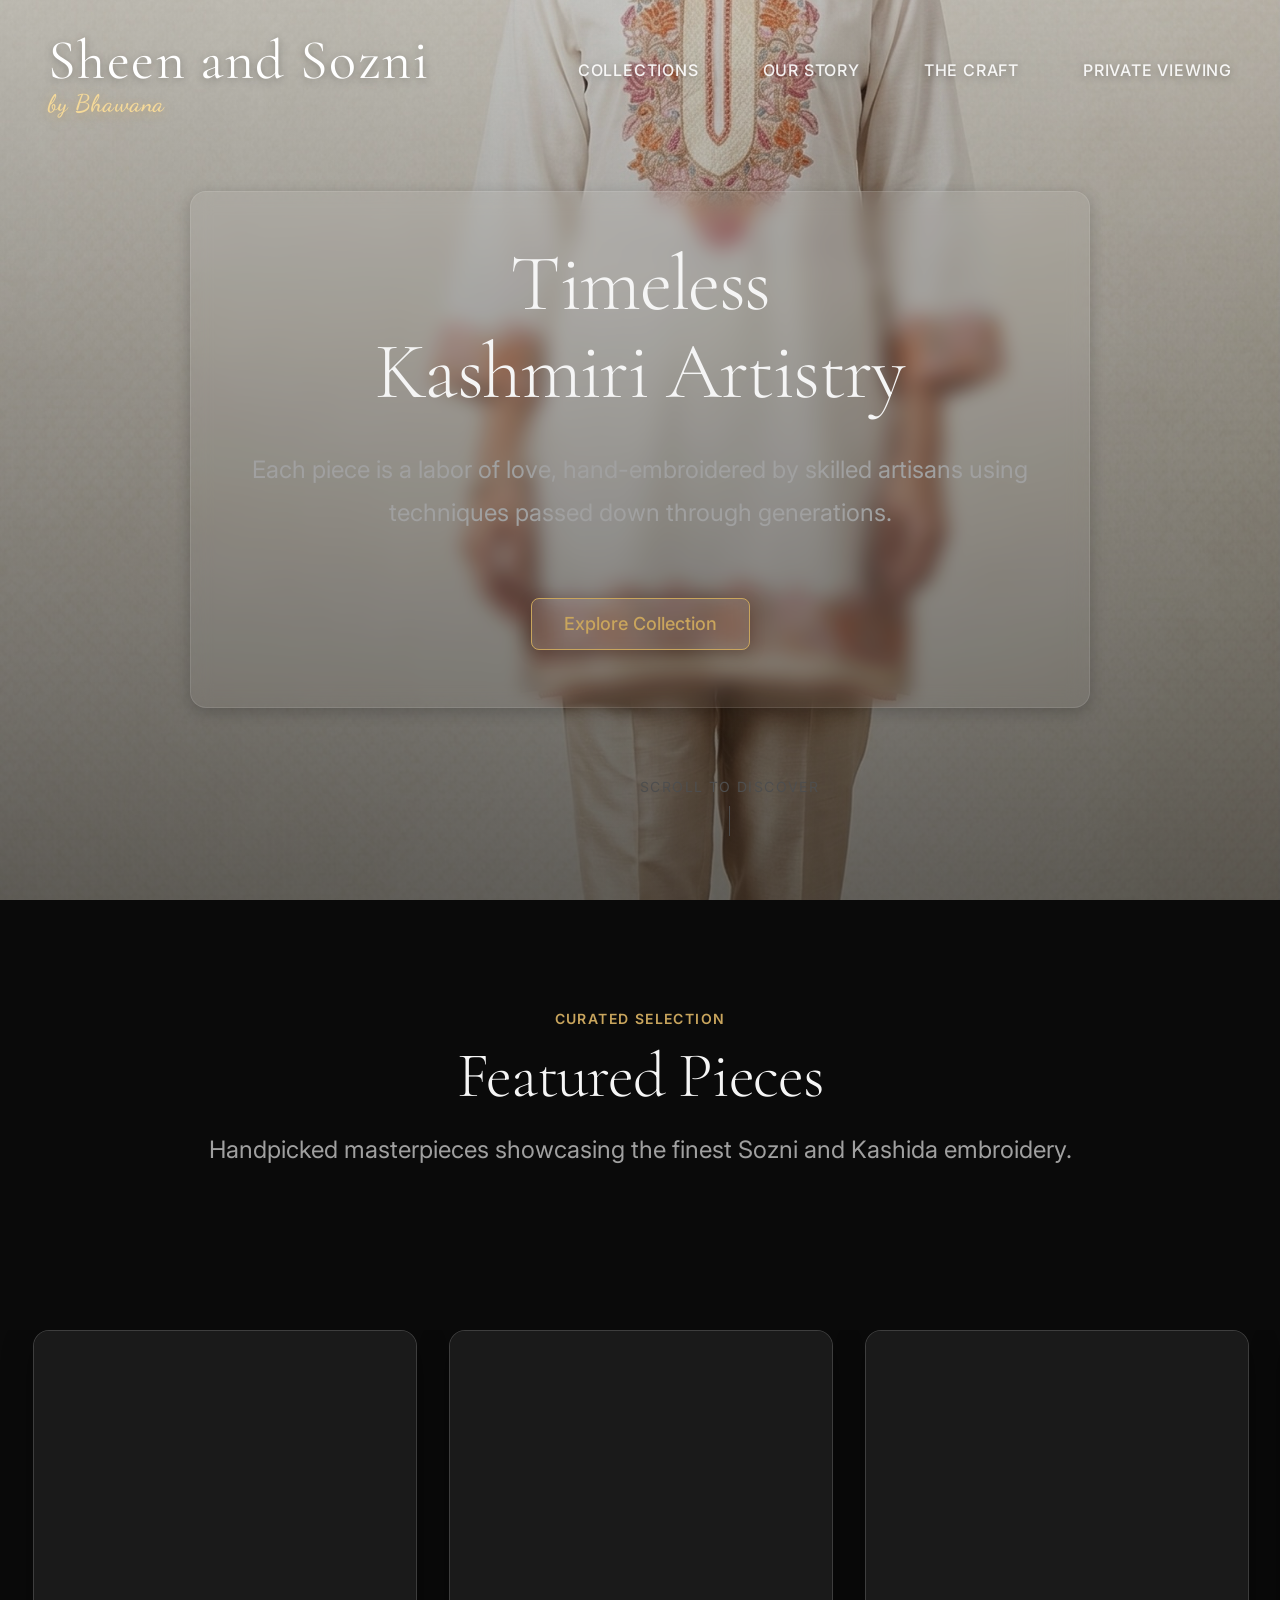
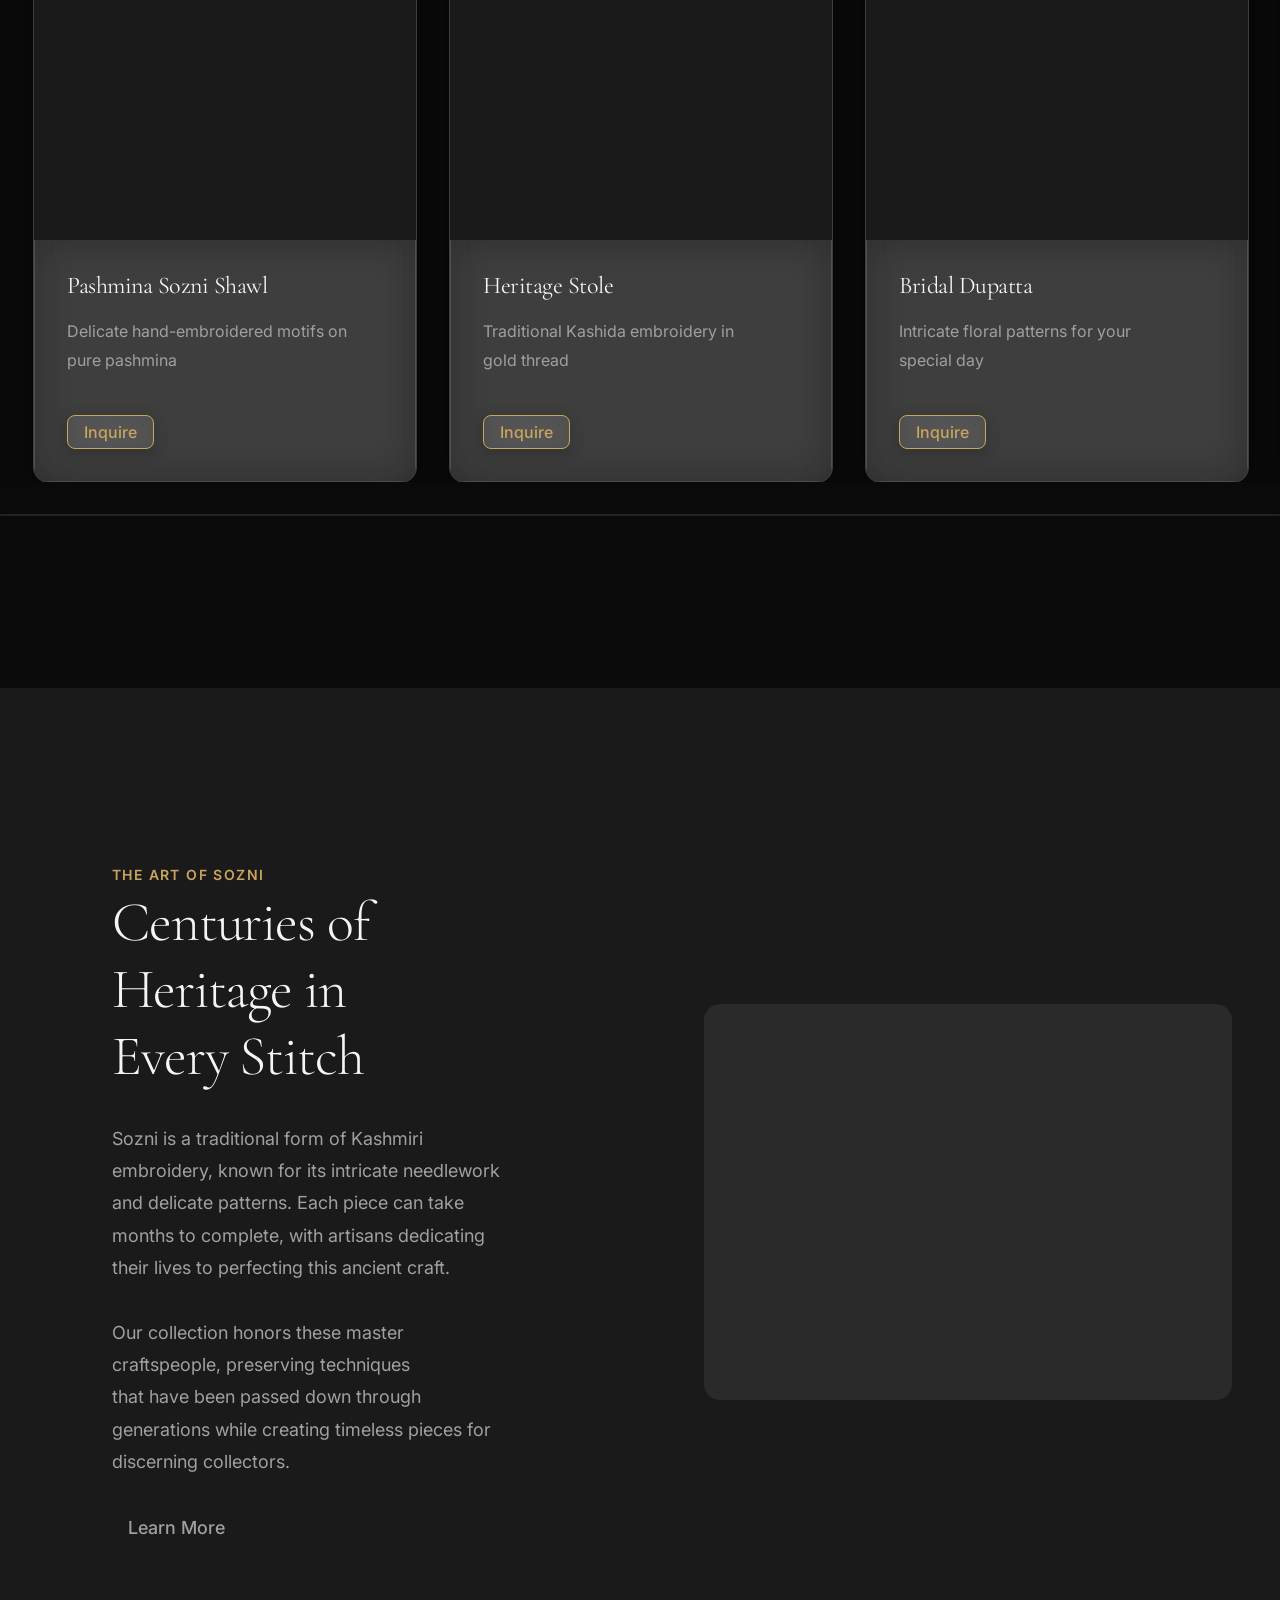
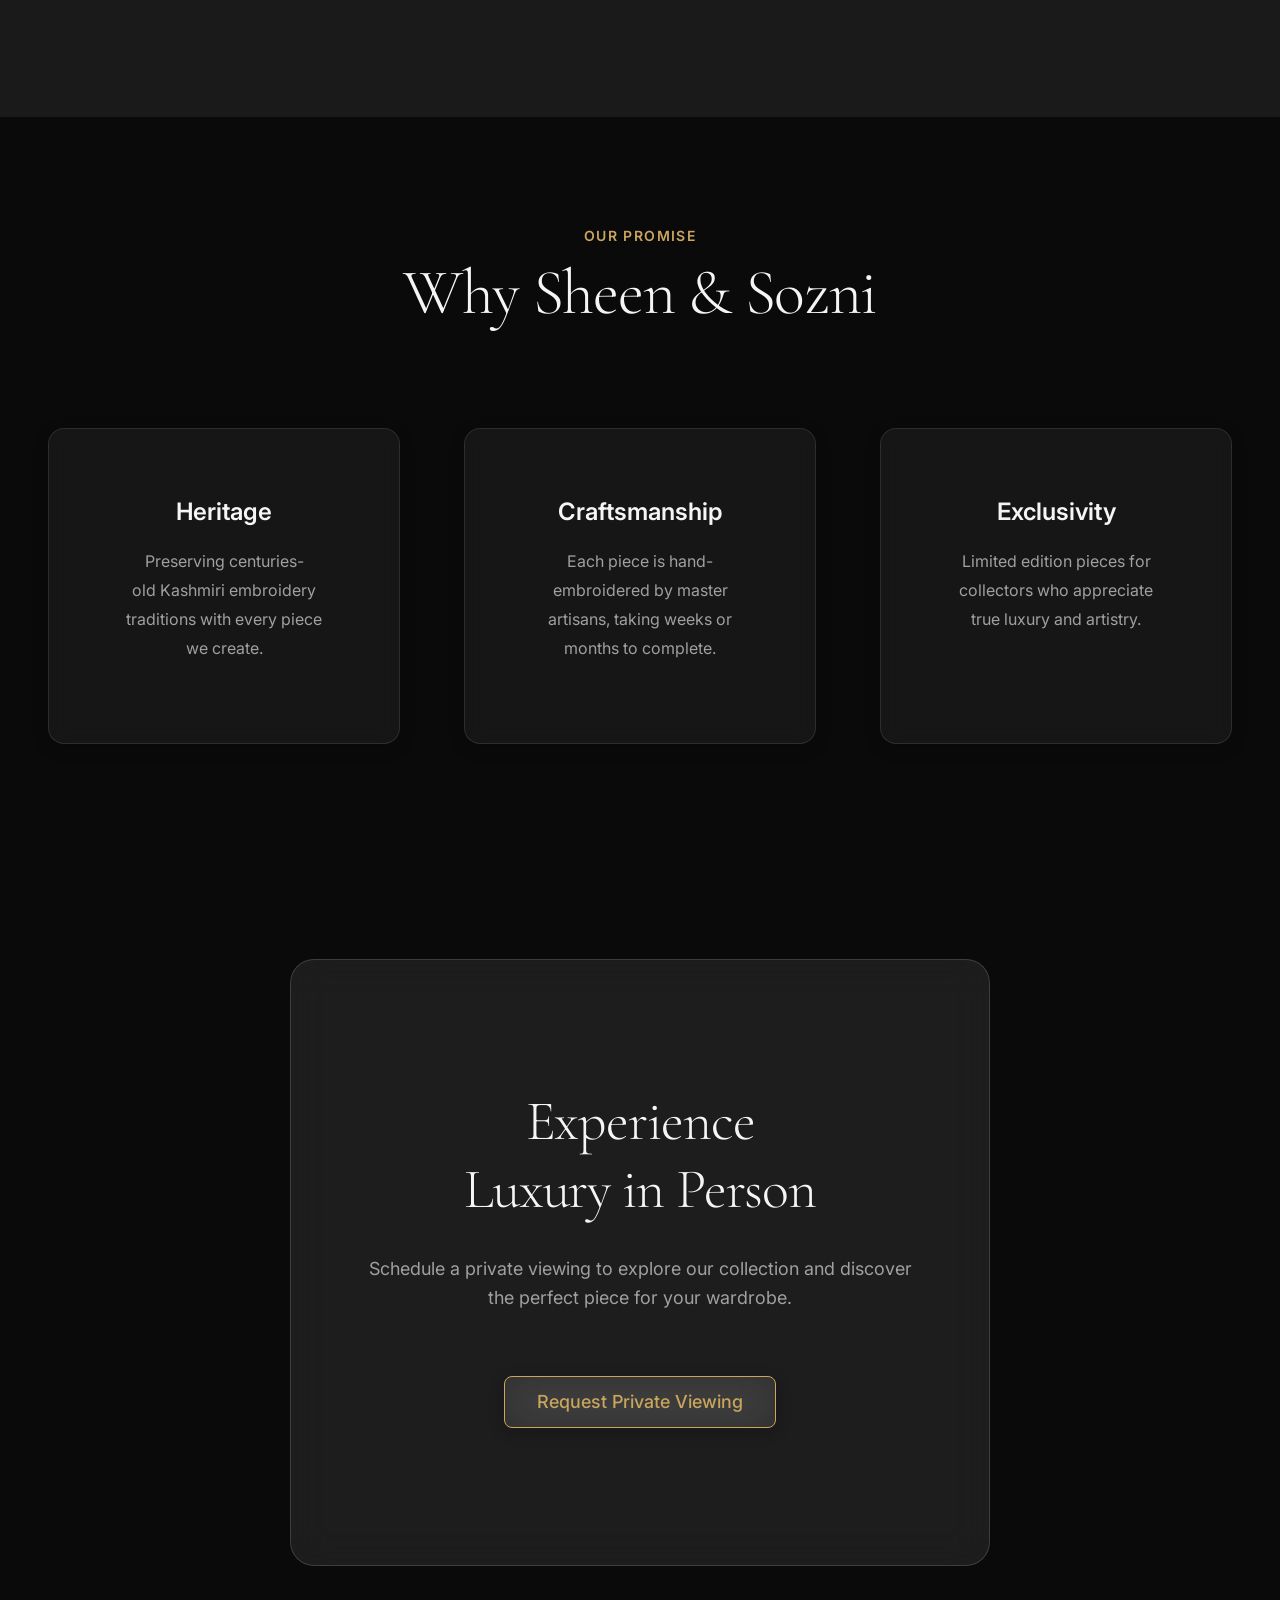
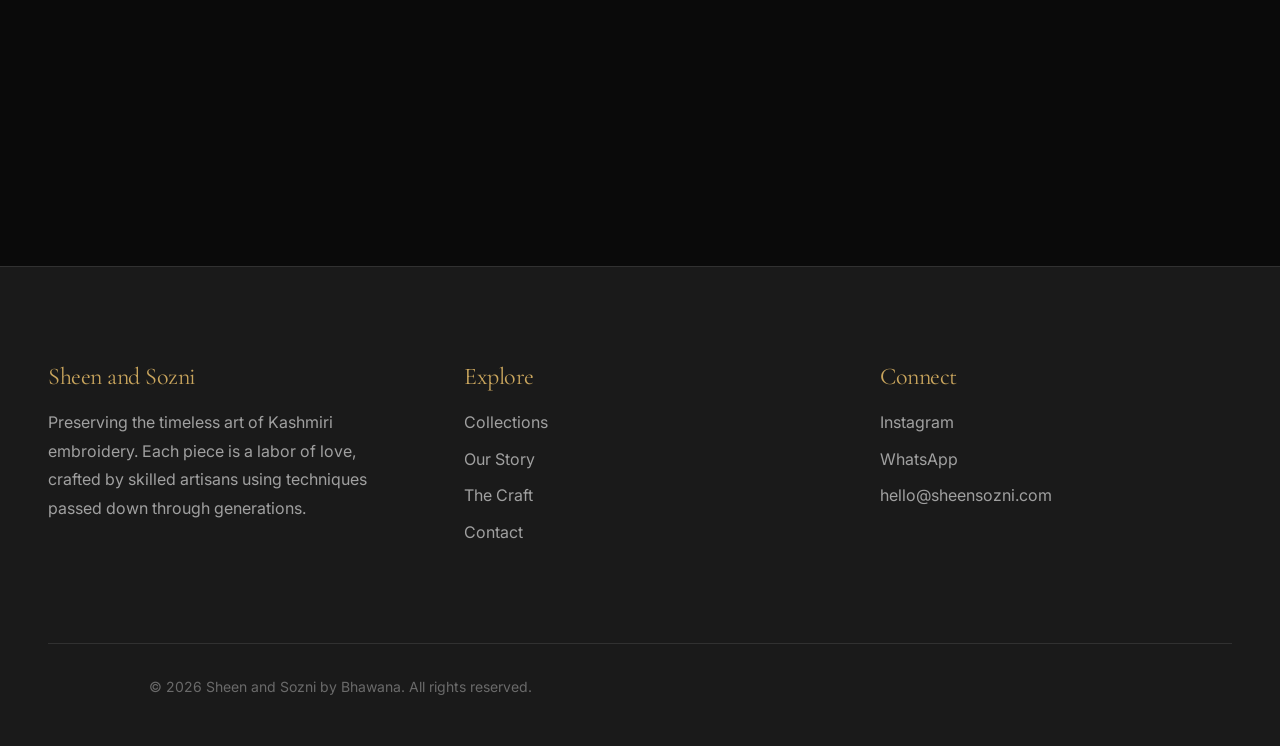
==== index.html @ 28de258b "first push" ====
<!DOCTYPE html>
<html lang="en">
<head>
  <meta charset="UTF-8">
  <meta name="viewport" content="width=device-width, initial-scale=1.0">
  <meta name="description" content="Sheen & Sozni by Bhawana - Exquisite Kashmiri embroidery and handcrafted luxury textiles. Each piece is a testament to centuries-old artisan traditions.">
  <meta name="keywords" content="Kashmiri embroidery, Sozni work, Kashida, luxury textiles, handcrafted shawls, bridal wear">

  <!-- Open Graph -->
  <meta property="og:title" content="Sheen and Sozni by Bhawana - Luxury Kashmiri Embroidery">
  <meta property="og:description" content="Where snow meets needle. Discover timeless Kashmiri artistry.">
  <meta property="og:type" content="website">

  <title>Sheen and Sozni by Bhawana - Luxury Kashmiri Embroidery</title>

  <!-- Favicon -->
  <link rel="icon" type="image/x-icon" href="./favicon.ico">

  <!-- Preconnect to Google Fonts -->
  <link rel="preconnect" href="https://fonts.googleapis.com">
  <link rel="preconnect" href="https://fonts.gstatic.com" crossorigin>

  <!-- CSS -->
  <link rel="stylesheet" href="./css/reset.css">
  <link rel="stylesheet" href="./css/variables.css">
  <link rel="stylesheet" href="./css/glass-system.css">
  <link rel="stylesheet" href="./css/typography.css">
  <link rel="stylesheet" href="./css/layout.css">
  <link rel="stylesheet" href="./css/utilities.css">
  <link rel="stylesheet" href="./css/components/navigation.css">
  <link rel="stylesheet" href="./css/components/footer.css">
  <link rel="stylesheet" href="./css/components/buttons.css">
  <link rel="stylesheet" href="./css/components/cards.css">
  <link rel="stylesheet" href="./css/components/gallery.css">
  <link rel="stylesheet" href="./css/pages/home.css">
</head>
<body>

  <!-- Navigation (injected via JavaScript) -->
  <div data-component="nav"></div>

  <!-- Hero Section -->
  <section class="hero">
    <div class="hero__background">
      <img
        src="./assets/images/hero/main.jpg"
        alt="Kashmiri embroidery craftsmanship"
        style="object-position: center;"
      />
    </div>

    <div class="hero__overlay"></div>

    <div class="hero__content glass glass--light" data-fade-in>
      <h1 class="hero__title">Timeless Kashmiri Artistry</h1>
      <p class="hero__subtitle">
        Each piece is a labor of love, hand-embroidered by skilled artisans using techniques passed down through generations.
      </p>
      <a href="./collections.html" class="btn btn--primary glass glass--interactive">
        Explore Collection
      </a>
    </div>

    <div class="scroll-indicator" data-fade-in data-delay="2">
      <span>Scroll to discover</span>
    </div>
  </section>

  <!-- Featured Collection Section -->
  <section class="featured-collection section" id="featured">
    <div class="container">
      <div class="featured-collection__header" data-fade-in>
        <span class="section-label">Curated Selection</span>
        <h2 class="featured-collection__title">Featured Pieces</h2>
        <p class="featured-collection__description">
          Handpicked masterpieces showcasing the finest Sozni and Kashida embroidery.
        </p>
      </div>
    </div>

    <!-- Horizontal Scroll Gallery -->
    <div class="horizontal-gallery" data-horizontal-scroll data-fade-in data-delay="1">
      <div class="horizontal-gallery__viewport">
        <div class="horizontal-gallery__track">

          <!-- Card 1 -->
          <div class="horizontal-gallery__item">
            <article class="glass-card glass glass--interactive">
              <div class="glass-card__image-wrapper">
                <img
                  data-src="https://images.unsplash.com/photo-1601924287271-1c9cf48fa032?w=800&h=1000&fit=crop&q=80"
                  alt="Pashmina Sozni Shawl"
                  class="glass-card__image lazy-load"
                />
              </div>
              <div class="glass-card__content">
                <h3 class="glass-card__title">Pashmina Sozni Shawl</h3>
                <p class="glass-card__description">Delicate hand-embroidered motifs on pure pashmina</p>
                <a href="/product.html?id=1" class="btn btn--primary btn--sm glass-card__cta">
                  Inquire
                </a>
              </div>
            </article>
          </div>

          <!-- Card 2 -->
          <div class="horizontal-gallery__item">
            <article class="glass-card glass glass--interactive">
              <div class="glass-card__image-wrapper">
                <img
                  data-src="https://images.unsplash.com/photo-1617627143750-d86bc21e42bb?w=800&h=1000&fit=crop&q=80"
                  alt="Heritage Stole"
                  class="glass-card__image lazy-load"
                />
              </div>
              <div class="glass-card__content">
                <h3 class="glass-card__title">Heritage Stole</h3>
                <p class="glass-card__description">Traditional Kashida embroidery in gold thread</p>
                <a href="/product.html?id=2" class="btn btn--primary btn--sm glass-card__cta">
                  Inquire
                </a>
              </div>
            </article>
          </div>

          <!-- Card 3 -->
          <div class="horizontal-gallery__item">
            <article class="glass-card glass glass--interactive">
              <div class="glass-card__image-wrapper">
                <img
                  data-src="https://images.unsplash.com/photo-1617627143659-8554c3183a94?w=800&h=1000&fit=crop&q=80"
                  alt="Bridal Dupatta"
                  class="glass-card__image lazy-load"
                />
              </div>
              <div class="glass-card__content">
                <h3 class="glass-card__title">Bridal Dupatta</h3>
                <p class="glass-card__description">Intricate floral patterns for your special day</p>
                <a href="/product.html?id=3" class="btn btn--primary btn--sm glass-card__cta">
                  Inquire
                </a>
              </div>
            </article>
          </div>

          <!-- Card 4 -->
          <div class="horizontal-gallery__item">
            <article class="glass-card glass glass--interactive">
              <div class="glass-card__image-wrapper">
                <img
                  data-src="https://images.unsplash.com/photo-1610030469983-98e550d6193c?w=800&h=1000&fit=crop&q=80"
                  alt="Artisan Shawl"
                  class="glass-card__image lazy-load"
                />
              </div>
              <div class="glass-card__content">
                <h3 class="glass-card__title">Artisan Shawl</h3>
                <p class="glass-card__description">Weeks of meticulous handwork in every stitch</p>
                <a href="/product.html?id=4" class="btn btn--primary btn--sm glass-card__cta">
                  Inquire
                </a>
              </div>
            </article>
          </div>

          <!-- Card 5 -->
          <div class="horizontal-gallery__item">
            <article class="glass-card glass glass--interactive">
              <div class="glass-card__image-wrapper">
                <img
                  data-src="https://images.unsplash.com/photo-1596783074918-c84cb06531ca?w=800&h=1000&fit=crop&q=80"
                  alt="Collector's Piece"
                  class="glass-card__image lazy-load"
                />
              </div>
              <div class="glass-card__content">
                <h3 class="glass-card__title">Collector's Piece</h3>
                <p class="glass-card__description">Limited edition master artisan creation</p>
                <a href="/product.html?id=5" class="btn btn--primary btn--sm glass-card__cta">
                  Inquire
                </a>
              </div>
            </article>
          </div>

        </div>
      </div>

      <!-- Progress Indicator -->
      <div class="horizontal-gallery__progress">
        <div class="horizontal-gallery__progress-bar"></div>
      </div>
    </div>
  </section>

  <!-- Craft Highlight Section -->
  <section class="craft-highlight">
    <div class="container">
      <div class="craft-highlight__content">
        <div class="craft-highlight__text" data-fade-in>
          <span class="craft-highlight__label">The Art of Sozni</span>
          <h2 class="craft-highlight__title">Centuries of Heritage in Every Stitch</h2>
          <p class="craft-highlight__description">
            Sozni is a traditional form of Kashmiri embroidery, known for its intricate needlework and delicate patterns. Each piece can take months to complete, with artisans dedicating their lives to perfecting this ancient craft.
          </p>
          <p class="craft-highlight__description">
            Our collection honors these master craftspeople, preserving techniques that have been passed down through generations while creating timeless pieces for discerning collectors.
          </p>
          <a href="./craft.html" class="btn btn--ghost">Learn More</a>
        </div>

        <div class="craft-highlight__video" data-fade-in data-delay="1">
          <img
            data-src="https://images.unsplash.com/photo-1583623025817-d180a2221d0a?w=1200&h=800&fit=crop&q=80"
            alt="Artisan hands working on embroidery"
            class="lazy-load"
          />
        </div>
      </div>
    </div>
  </section>

  <!-- Brand Promise Section -->
  <section class="brand-promise section">
    <div class="container">
      <div class="featured-collection__header" data-fade-in>
        <span class="section-label">Our Promise</span>
        <h2 class="featured-collection__title">Why Sheen & Sozni</h2>
      </div>

      <div class="brand-promise__grid">
        <div class="feature-card glass glass--light" data-fade-in data-delay="1">
          <div class="feature-card__title">Heritage</div>
          <p class="feature-card__description">
            Preserving centuries-old Kashmiri embroidery traditions with every piece we create.
          </p>
        </div>

        <div class="feature-card glass glass--light" data-fade-in data-delay="2">
          <div class="feature-card__title">Craftsmanship</div>
          <p class="feature-card__description">
            Each piece is hand-embroidered by master artisans, taking weeks or months to complete.
          </p>
        </div>

        <div class="feature-card glass glass--light" data-fade-in data-delay="3">
          <div class="feature-card__title">Exclusivity</div>
          <p class="feature-card__description">
            Limited edition pieces for collectors who appreciate true luxury and artistry.
          </p>
        </div>
      </div>
    </div>
  </section>

  <!-- CTA Section -->
  <section class="cta-section section">
    <div class="container">
      <div class="cta-section__content" data-fade-in>
        <h2 class="cta-section__title">Experience Luxury in Person</h2>
        <p class="cta-section__description">
          Schedule a private viewing to explore our collection and discover the perfect piece for your wardrobe.
        </p>
        <a href="./contact.html" class="btn btn--primary glass glass--interactive">
          Request Private Viewing
        </a>
      </div>
    </div>
  </section>

  <!-- Footer (injected via JavaScript) -->
  <div data-component="footer"></div>

  <!-- JavaScript -->
  <script src="./js/core/shared-components.js"></script>
  <script src="./js/core/scroll-manager.js"></script>
  <script src="./js/core/lazy-loader.js"></script>
  <script src="./js/components/navigation.js"></script>
  <script src="./js/components/horizontal-scroll.js"></script>
  <script src="./js/main.js"></script>

</body>
</html>
---- css/variables.css ----
/* ==========================================================================
   CSS Variables - Design Tokens
   Foundation of the liquid glass design system
   ========================================================================== */

:root {
  /* ==========================================================================
     Colors - Luxury Palette
     ========================================================================== */

  /* Backgrounds */
  --color-bg-primary: #0a0a0a;          /* Deep black background */
  --color-bg-secondary: #1a1a1a;        /* Slightly lighter sections */
  --color-bg-tertiary: #2a2a2a;         /* Card backgrounds */

  /* Text */
  --color-text-primary: #f5f5f5;        /* Soft white text */
  --color-text-secondary: #a0a0a0;      /* Muted gray for descriptions */
  --color-text-tertiary: #6a6a6a;       /* Very muted for captions */

  /* Accents - Kashmiri Heritage */
  --color-accent-gold: #c9a55d;         /* Kashmiri gold accent */
  --color-accent-burgundy: #6b2c3e;     /* Deep burgundy accent */
  --color-accent-saffron: #e6a55d;      /* Saffron highlight */

  /* Interactive States */
  --color-hover: #ffffff;               /* Hover text color */
  --color-active: #c9a55d;              /* Active/selected state */
  --color-focus: #c9a55d;               /* Focus outline color */

  /* Functional Colors */
  --color-success: #4a9d6f;             /* Success messages */
  --color-error: #d9534f;               /* Error messages */
  --color-warning: #f0ad4e;             /* Warning messages */

  /* ==========================================================================
     Glass System - Glassmorphism Properties
     ========================================================================== */

  /* Background Opacity */
  --glass-bg-light: rgba(255, 255, 255, 0.05);
  --glass-bg-medium: rgba(255, 255, 255, 0.08);
  --glass-bg-heavy: rgba(255, 255, 255, 0.12);
  --glass-bg-ultra: rgba(255, 255, 255, 0.15);

  /* Blur Intensity */
  --glass-blur-light: 10px;
  --glass-blur-medium: 20px;
  --glass-blur-heavy: 40px;
  --glass-blur-ultra: 60px;

  /* Border */
  --glass-border-light: rgba(255, 255, 255, 0.1);
  --glass-border-medium: rgba(255, 255, 255, 0.15);
  --glass-border-heavy: rgba(255, 255, 255, 0.25);

  /* Shadows */
  --glass-shadow-sm: 0 4px 16px rgba(0, 0, 0, 0.2);
  --glass-shadow-md: 0 8px 32px rgba(0, 0, 0, 0.3);
  --glass-shadow-lg: 0 16px 64px rgba(0, 0, 0, 0.4);

  /* Hover Effects */
  --glass-hover-bg: rgba(255, 255, 255, 0.15);
  --glass-hover-border: rgba(255, 255, 255, 0.3);

  /* ==========================================================================
     Typography
     ========================================================================== */

  /* Font Families */
  --font-primary: 'Inter', -apple-system, BlinkMacSystemFont, 'Segoe UI', Roboto, sans-serif;
  --font-display: 'Cormorant Garamond', Georgia, 'Times New Roman', serif;
  --font-mono: 'SF Mono', Monaco, 'Cascadia Code', monospace;

  /* Font Sizes - Fluid Scale */
  --font-size-xs: clamp(0.75rem, 0.7rem + 0.25vw, 0.875rem);     /* 12-14px */
  --font-size-sm: clamp(0.875rem, 0.8rem + 0.375vw, 1rem);       /* 14-16px */
  --font-size-base: clamp(1rem, 0.95rem + 0.25vw, 1.125rem);     /* 16-18px */
  --font-size-lg: clamp(1.125rem, 1rem + 0.625vw, 1.5rem);       /* 18-24px */
  --font-size-xl: clamp(1.5rem, 1.25rem + 1.25vw, 2.25rem);      /* 24-36px */
  --font-size-2xl: clamp(2rem, 1.5rem + 2.5vw, 3.5rem);          /* 32-56px */
  --font-size-3xl: clamp(2.5rem, 2rem + 2.5vw, 4.5rem);          /* 40-72px */
  --font-size-4xl: clamp(3rem, 2.5rem + 2.5vw, 5.5rem);          /* 48-88px */

  /* Font Weights */
  --font-weight-light: 300;
  --font-weight-normal: 400;
  --font-weight-medium: 500;
  --font-weight-semibold: 600;
  --font-weight-bold: 700;

  /* Line Heights */
  --line-height-tight: 1.2;
  --line-height-snug: 1.4;
  --line-height-normal: 1.6;
  --line-height-relaxed: 1.8;
  --line-height-loose: 2;

  /* Letter Spacing */
  --letter-spacing-tight: -0.02em;
  --letter-spacing-normal: 0;
  --letter-spacing-wide: 0.025em;
  --letter-spacing-wider: 0.05em;
  --letter-spacing-widest: 0.1em;

  /* ==========================================================================
     Spacing System
     ========================================================================== */

  --space-xs: 0.5rem;      /* 8px */
  --space-sm: 1rem;        /* 16px */
  --space-md: 2rem;        /* 32px */
  --space-lg: 4rem;        /* 64px */
  --space-xl: 6rem;        /* 96px */
  --space-2xl: 8rem;       /* 128px */
  --space-3xl: 12rem;      /* 192px */
  --space-4xl: 16rem;      /* 256px */

  /* ==========================================================================
     Layout
     ========================================================================== */

  /* Container */
  --container-max-width: 1400px;
  --container-padding: clamp(1rem, 5vw, 3rem);

  /* Section Padding */
  --section-padding-y: clamp(4rem, 10vh, 8rem);
  --section-padding-x: var(--container-padding);

  /* Grid */
  --grid-gap: clamp(1rem, 3vw, 2rem);
  --grid-columns: 12;

  /* ==========================================================================
     Transitions & Animations
     ========================================================================== */

  /* Timing Functions */
  --ease-standard: cubic-bezier(0.4, 0, 0.2, 1);
  --ease-decelerate: cubic-bezier(0, 0, 0.2, 1);
  --ease-accelerate: cubic-bezier(0.4, 0, 1, 1);
  --ease-smooth: cubic-bezier(0.4, 0, 0.2, 1);

  /* Duration */
  --transition-fast: 200ms;
  --transition-medium: 400ms;
  --transition-slow: 800ms;
  --transition-slower: 1200ms;

  /* Combined Transitions */
  --transition-all-fast: all var(--transition-fast) var(--ease-standard);
  --transition-all-medium: all var(--transition-medium) var(--ease-standard);
  --transition-all-slow: all var(--transition-slow) var(--ease-standard);

  /* ==========================================================================
     Border Radius
     ========================================================================== */

  --radius-sm: 4px;
  --radius-md: 8px;
  --radius-lg: 16px;
  --radius-xl: 24px;
  --radius-2xl: 32px;
  --radius-full: 9999px;

  /* ==========================================================================
     Z-Index Scale
     ========================================================================== */

  --z-base: 0;
  --z-dropdown: 100;
  --z-sticky: 200;
  --z-fixed: 300;
  --z-modal-backdrop: 400;
  --z-modal: 500;
  --z-tooltip: 600;
  --z-notification: 700;

  /* ==========================================================================
     Breakpoints (for JavaScript)
     ========================================================================== */

  --bp-sm: 640px;
  --bp-md: 768px;
  --bp-lg: 1024px;
  --bp-xl: 1280px;
  --bp-2xl: 1536px;

  /* ==========================================================================
     Performance Optimizations
     ========================================================================== */

  /* Blur strength for different device types */
  --blur-mobile: var(--glass-blur-light);   /* Less blur on mobile for performance */
  --blur-desktop: var(--glass-blur-medium);  /* Full blur on desktop */
}

/* ==========================================================================
   Responsive Adjustments
   ========================================================================== */

/* Tablet and above - increase spacing */
@media (min-width: 768px) {
  :root {
    --section-padding-y: clamp(6rem, 12vh, 10rem);
  }
}

/* Desktop and above - full glassmorphism */
@media (min-width: 1024px) {
  :root {
    --blur-mobile: var(--glass-blur-medium);
    --blur-desktop: var(--glass-blur-heavy);
  }
}

/* Large screens - increase max container width */
@media (min-width: 1536px) {
  :root {
    --container-max-width: 1600px;
  }
}

/* ==========================================================================
   Dark Mode Support (Future Enhancement)
   ========================================================================== */

/* @media (prefers-color-scheme: light) {
  :root {
    --color-bg-primary: #ffffff;
    --color-text-primary: #0a0a0a;
    --glass-bg-light: rgba(0, 0, 0, 0.05);
  }
} */

/* ==========================================================================
   High Contrast Mode Support
   ========================================================================== */

@media (prefers-contrast: high) {
  :root {
    --glass-border-medium: rgba(255, 255, 255, 0.4);
    --color-text-secondary: #c0c0c0;
  }
}

/* ==========================================================================
   Reduced Motion Support
   ========================================================================== */

@media (prefers-reduced-motion: reduce) {
  :root {
    --transition-fast: 0.01ms;
    --transition-medium: 0.01ms;
    --transition-slow: 0.01ms;
    --transition-slower: 0.01ms;
  }
}
---- css/glass-system.css ----
/* ==========================================================================
   Glass System - Glassmorphism Component Library
   Apple-inspired liquid glass aesthetic
   ========================================================================== */

/* ==========================================================================
   Base Glass Component
   ========================================================================== */

.glass {
  background: var(--glass-bg-medium);
  backdrop-filter: blur(var(--glass-blur-medium));
  -webkit-backdrop-filter: blur(var(--glass-blur-medium));
  border: 1px solid var(--glass-border-medium);
  border-radius: var(--radius-lg);
  box-shadow: var(--glass-shadow-md);

  /* Performance optimization */
  contain: layout style paint;
  transform: translateZ(0);
  will-change: auto;
}

/* Fallback for browsers without backdrop-filter support */
@supports not (backdrop-filter: blur(20px)) {
  .glass {
    background: rgba(26, 26, 26, 0.95);
  }
}

/* ==========================================================================
   Glass Intensity Variants
   ========================================================================== */

/* Light glass - subtle, barely there */
.glass--light {
  background: var(--glass-bg-light);
  backdrop-filter: blur(var(--glass-blur-light));
  -webkit-backdrop-filter: blur(var(--glass-blur-light));
  border-color: var(--glass-border-light);
  box-shadow: var(--glass-shadow-sm);
}

/* Heavy glass - more opaque, stronger blur */
.glass--heavy {
  background: var(--glass-bg-heavy);
  backdrop-filter: blur(var(--glass-blur-heavy));
  -webkit-backdrop-filter: blur(var(--glass-blur-heavy));
  border-color: var(--glass-border-heavy);
  box-shadow: var(--glass-shadow-lg);
}

/* Ultra glass - maximum effect */
.glass--ultra {
  background: var(--glass-bg-ultra);
  backdrop-filter: blur(var(--glass-blur-ultra));
  -webkit-backdrop-filter: blur(var(--glass-blur-ultra));
  border-color: var(--glass-border-heavy);
  box-shadow: var(--glass-shadow-lg);
}

/* ==========================================================================
   Interactive Glass States
   ========================================================================== */

.glass--interactive {
  transition: all var(--transition-medium) var(--ease-standard);
  cursor: pointer;
  position: relative;
}

.glass--interactive::before {
  content: '';
  position: absolute;
  inset: 0;
  border-radius: inherit;
  background: linear-gradient(
    135deg,
    rgba(255, 255, 255, 0.05) 0%,
    transparent 100%
  );
  opacity: 0;
  transition: opacity var(--transition-medium) var(--ease-standard);
  pointer-events: none;
}

.glass--interactive:hover {
  background: var(--glass-hover-bg);
  border-color: var(--glass-hover-border);
  transform: translateY(-2px) translateZ(0);
  box-shadow: var(--glass-shadow-lg);
}

.glass--interactive:hover::before {
  opacity: 1;
}

.glass--interactive:active {
  transform: translateY(0) translateZ(0);
  box-shadow: var(--glass-shadow-md);
}

/* Focus state for accessibility */
.glass--interactive:focus-visible {
  outline: 2px solid var(--color-focus);
  outline-offset: 2px;
}

/* ==========================================================================
   Glass with Gradient Overlay
   ========================================================================== */

.glass--gradient {
  position: relative;
}

.glass--gradient::before {
  content: '';
  position: absolute;
  inset: 0;
  border-radius: inherit;
  background: linear-gradient(
    135deg,
    rgba(201, 165, 93, 0.1) 0%,
    rgba(107, 44, 62, 0.1) 100%
  );
  pointer-events: none;
  opacity: 0.6;
}

/* Gold accent gradient */
.glass--gold {
  position: relative;
}

.glass--gold::before {
  content: '';
  position: absolute;
  inset: 0;
  border-radius: inherit;
  background: linear-gradient(
    135deg,
    rgba(201, 165, 93, 0.15) 0%,
    transparent 100%
  );
  pointer-events: none;
}

/* Burgundy accent gradient */
.glass--burgundy {
  position: relative;
}

.glass--burgundy::before {
  content: '';
  position: absolute;
  inset: 0;
  border-radius: inherit;
  background: linear-gradient(
    135deg,
    rgba(107, 44, 62, 0.15) 0%,
    transparent 100%
  );
  pointer-events: none;
}

/* ==========================================================================
   Glass Panel Variants
   ========================================================================== */

/* Full-width panel */
.glass-panel {
  background: var(--glass-bg-medium);
  backdrop-filter: blur(var(--glass-blur-medium));
  -webkit-backdrop-filter: blur(var(--glass-blur-medium));
  border-top: 1px solid var(--glass-border-medium);
  border-bottom: 1px solid var(--glass-border-medium);
  padding: var(--space-lg);
}

/* Floating glass panel */
.glass-panel--floating {
  border: 1px solid var(--glass-border-medium);
  border-radius: var(--radius-xl);
  box-shadow: var(--glass-shadow-lg);
}

/* ==========================================================================
   Glass Border Styles
   ========================================================================== */

.glass-border {
  border: 1px solid var(--glass-border-medium);
}

.glass-border--light {
  border: 1px solid var(--glass-border-light);
}

.glass-border--heavy {
  border: 1px solid var(--glass-border-heavy);
}

/* Gradient border effect */
.glass-border--gradient {
  position: relative;
  border: none;
}

.glass-border--gradient::before {
  content: '';
  position: absolute;
  inset: 0;
  border-radius: inherit;
  padding: 1px;
  background: linear-gradient(
    135deg,
    rgba(201, 165, 93, 0.5),
    rgba(107, 44, 62, 0.5)
  );
  -webkit-mask: linear-gradient(#fff 0 0) content-box, linear-gradient(#fff 0 0);
  -webkit-mask-composite: xor;
  mask-composite: exclude;
  pointer-events: none;
}

/* ==========================================================================
   Glass Shine Effect (Luxury Touch)
   ========================================================================== */

.glass-shine {
  position: relative;
  overflow: hidden;
}

.glass-shine::after {
  content: '';
  position: absolute;
  top: -50%;
  left: -50%;
  width: 200%;
  height: 200%;
  background: linear-gradient(
    45deg,
    transparent 30%,
    rgba(255, 255, 255, 0.1) 50%,
    transparent 70%
  );
  transform: translateX(-100%) translateY(-100%) rotate(45deg);
  transition: transform var(--transition-slow) var(--ease-standard);
  pointer-events: none;
}

.glass-shine:hover::after {
  transform: translateX(50%) translateY(50%) rotate(45deg);
}

/* ==========================================================================
   Glass Container
   ========================================================================== */

.glass-container {
  background: var(--glass-bg-light);
  backdrop-filter: blur(var(--glass-blur-light));
  -webkit-backdrop-filter: blur(var(--glass-blur-light));
  border-radius: var(--radius-xl);
  padding: var(--space-md);
  border: 1px solid var(--glass-border-light);
}

@media (min-width: 768px) {
  .glass-container {
    padding: var(--space-lg);
  }
}

/* ==========================================================================
   Glass Overlay (For modals, fullscreen overlays)
   ========================================================================== */

.glass-overlay {
  position: fixed;
  inset: 0;
  background: rgba(10, 10, 10, 0.7);
  backdrop-filter: blur(var(--glass-blur-heavy));
  -webkit-backdrop-filter: blur(var(--glass-blur-heavy));
  z-index: var(--z-modal-backdrop);
  opacity: 0;
  transition: opacity var(--transition-medium) var(--ease-standard);
  pointer-events: none;
}

.glass-overlay.is-active {
  opacity: 1;
  pointer-events: all;
}

/* ==========================================================================
   Glass Loading States
   ========================================================================== */

.glass-loading {
  position: relative;
  overflow: hidden;
  pointer-events: none;
}

.glass-loading::after {
  content: '';
  position: absolute;
  inset: 0;
  background: linear-gradient(
    90deg,
    transparent,
    rgba(255, 255, 255, 0.05),
    transparent
  );
  animation: shimmer 2s infinite;
}

@keyframes shimmer {
  0% {
    transform: translateX(-100%);
  }
  100% {
    transform: translateX(100%);
  }
}

/* ==========================================================================
   Performance Optimizations
   ========================================================================== */

/* Reduce blur on mobile for better performance */
@media (max-width: 768px) {
  .glass,
  .glass--heavy,
  .glass-panel {
    backdrop-filter: blur(var(--blur-mobile));
    -webkit-backdrop-filter: blur(var(--blur-mobile));
  }

  .glass--light {
    backdrop-filter: blur(calc(var(--blur-mobile) * 0.5));
    -webkit-backdrop-filter: blur(calc(var(--blur-mobile) * 0.5));
  }
}

/* Only apply will-change during transitions */
.glass--interactive.is-transitioning {
  will-change: transform, background, border-color, box-shadow;
}

/* Remove will-change after transition */
.glass--interactive:not(.is-transitioning) {
  will-change: auto;
}

/* ==========================================================================
   Accessibility Enhancements
   ========================================================================== */

/* High contrast mode support */
@media (prefers-contrast: high) {
  .glass,
  .glass--light,
  .glass--heavy {
    border-width: 2px;
    border-color: var(--color-text-primary);
  }
}

/* Reduced transparency mode */
@media (prefers-reduced-transparency) {
  .glass,
  .glass--light,
  .glass--heavy,
  .glass-panel {
    backdrop-filter: none;
    -webkit-backdrop-filter: none;
    background: var(--color-bg-secondary);
  }
}

/* ==========================================================================
   Utility Classes for Quick Glass Application
   ========================================================================== */

.blur-light { backdrop-filter: blur(var(--glass-blur-light)); }
.blur-medium { backdrop-filter: blur(var(--glass-blur-medium)); }
.blur-heavy { backdrop-filter: blur(var(--glass-blur-heavy)); }

.glass-bg-light { background: var(--glass-bg-light); }
.glass-bg-medium { background: var(--glass-bg-medium); }
.glass-bg-heavy { background: var(--glass-bg-heavy); }

.glass-shadow-sm { box-shadow: var(--glass-shadow-sm); }
.glass-shadow-md { box-shadow: var(--glass-shadow-md); }
.glass-shadow-lg { box-shadow: var(--glass-shadow-lg); }
---- css/typography.css ----
/* ==========================================================================
   Typography System
   Serif headings (Cormorant Garamond) + Sans body (Inter)
   ========================================================================== */

/* ==========================================================================
   Font Imports
   ========================================================================== */

/* Google Fonts - Inter (Sans-serif) */
@import url('https://fonts.googleapis.com/css2?family=Inter:wght@300;400;500;600;700&display=swap');

/* Google Fonts - Cormorant Garamond (Serif) */
@import url('https://fonts.googleapis.com/css2?family=Cormorant+Garamond:ital,wght@0,300;0,400;0,500;0,600;0,700;1,400;1,500&display=swap');

/* ==========================================================================
   Base Typography
   ========================================================================== */

body {
  font-family: var(--font-primary);
  font-size: var(--font-size-base);
  font-weight: var(--font-weight-normal);
  line-height: var(--line-height-normal);
  color: var(--color-text-primary);
  letter-spacing: var(--letter-spacing-normal);

  /* Improve text rendering */
  -webkit-font-smoothing: antialiased;
  -moz-osx-font-smoothing: grayscale;
  text-rendering: optimizeLegibility;
}

/* ==========================================================================
   Headings - Display Font (Serif)
   ========================================================================== */

h1, h2, h3, h4, h5, h6 {
  font-family: var(--font-display);
  font-weight: var(--font-weight-normal);
  line-height: var(--line-height-tight);
  color: var(--color-text-primary);
  letter-spacing: var(--letter-spacing-tight);
  margin-bottom: var(--space-sm);
}

h1 {
  font-size: var(--font-size-4xl);
  font-weight: var(--font-weight-light);
  letter-spacing: -0.03em;
}

h2 {
  font-size: var(--font-size-3xl);
  font-weight: var(--font-weight-light);
}

h3 {
  font-size: var(--font-size-2xl);
  font-weight: var(--font-weight-normal);
}

h4 {
  font-size: var(--font-size-xl);
  font-weight: var(--font-weight-normal);
}

h5 {
  font-size: var(--font-size-lg);
  font-weight: var(--font-weight-medium);
}

h6 {
  font-size: var(--font-size-base);
  font-weight: var(--font-weight-semibold);
  text-transform: uppercase;
  letter-spacing: var(--letter-spacing-wider);
}

/* ==========================================================================
   Display Typography (Hero sections)
   ========================================================================== */

.display-1 {
  font-family: var(--font-display);
  font-size: clamp(3rem, 8vw, 6rem);
  font-weight: var(--font-weight-light);
  line-height: 1.1;
  letter-spacing: -0.04em;
}

.display-2 {
  font-family: var(--font-display);
  font-size: clamp(2.5rem, 6vw, 5rem);
  font-weight: var(--font-weight-light);
  line-height: 1.15;
  letter-spacing: -0.03em;
}

.display-3 {
  font-family: var(--font-display);
  font-size: clamp(2rem, 5vw, 4rem);
  font-weight: var(--font-weight-normal);
  line-height: 1.2;
  letter-spacing: -0.02em;
}

/* ==========================================================================
   Body Text
   ========================================================================== */

p {
  margin-bottom: var(--space-sm);
  max-width: 65ch;
}

.text-large {
  font-size: var(--font-size-lg);
  line-height: var(--line-height-relaxed);
}

.text-small {
  font-size: var(--font-size-sm);
  line-height: var(--line-height-normal);
}

.text-xs {
  font-size: var(--font-size-xs);
  line-height: var(--line-height-snug);
}

/* Lead paragraph - intro text */
.lead {
  font-size: var(--font-size-lg);
  line-height: var(--line-height-relaxed);
  color: var(--color-text-secondary);
  margin-bottom: var(--space-md);
}

/* ==========================================================================
   Text Styles & Modifiers
   ========================================================================== */

.text-serif {
  font-family: var(--font-display);
}

.text-sans {
  font-family: var(--font-primary);
}

.text-mono {
  font-family: var(--font-mono);
}

/* Font Weights */
.font-light { font-weight: var(--font-weight-light); }
.font-normal { font-weight: var(--font-weight-normal); }
.font-medium { font-weight: var(--font-weight-medium); }
.font-semibold { font-weight: var(--font-weight-semibold); }
.font-bold { font-weight: var(--font-weight-bold); }

/* Text Colors */
.text-primary { color: var(--color-text-primary); }
.text-secondary { color: var(--color-text-secondary); }
.text-tertiary { color: var(--color-text-tertiary); }
.text-gold { color: var(--color-accent-gold); }
.text-burgundy { color: var(--color-accent-burgundy); }

/* Text Alignment */
.text-left { text-align: left; }
.text-center { text-align: center; }
.text-right { text-align: right; }

/* Text Transform */
.text-uppercase { text-transform: uppercase; }
.text-lowercase { text-transform: lowercase; }
.text-capitalize { text-transform: capitalize; }

/* Letter Spacing */
.tracking-tight { letter-spacing: var(--letter-spacing-tight); }
.tracking-normal { letter-spacing: var(--letter-spacing-normal); }
.tracking-wide { letter-spacing: var(--letter-spacing-wide); }
.tracking-wider { letter-spacing: var(--letter-spacing-wider); }
.tracking-widest { letter-spacing: var(--letter-spacing-widest); }

/* Line Height */
.leading-tight { line-height: var(--line-height-tight); }
.leading-snug { line-height: var(--line-height-snug); }
.leading-normal { line-height: var(--line-height-normal); }
.leading-relaxed { line-height: var(--line-height-relaxed); }
.leading-loose { line-height: var(--line-height-loose); }

/* ==========================================================================
   Luxury Typography Elements
   ========================================================================== */

/* Tagline / Subtitle */
.tagline {
  font-family: var(--font-display);
  font-size: var(--font-size-lg);
  font-weight: var(--font-weight-light);
  font-style: italic;
  color: var(--color-text-secondary);
  letter-spacing: var(--letter-spacing-wide);
}

/* Section label (small caps above headings) */
.section-label {
  font-family: var(--font-primary);
  font-size: var(--font-size-xs);
  font-weight: var(--font-weight-semibold);
  text-transform: uppercase;
  letter-spacing: var(--letter-spacing-widest);
  color: var(--color-accent-gold);
  margin-bottom: var(--space-xs);
  display: block;
}

/* Quote / Blockquote */
blockquote {
  font-family: var(--font-display);
  font-size: var(--font-size-xl);
  font-weight: var(--font-weight-light);
  font-style: italic;
  line-height: var(--line-height-relaxed);
  color: var(--color-text-primary);
  padding-left: var(--space-md);
  border-left: 2px solid var(--color-accent-gold);
  margin: var(--space-lg) 0;
}

blockquote cite {
  display: block;
  font-family: var(--font-primary);
  font-size: var(--font-size-sm);
  font-style: normal;
  font-weight: var(--font-weight-medium);
  color: var(--color-text-secondary);
  margin-top: var(--space-sm);
}

/* ==========================================================================
   Links
   ========================================================================== */

a {
  color: inherit;
  text-decoration: none;
  transition: color var(--transition-fast) var(--ease-standard);
}

/* Inline text links */
.text-link {
  color: var(--color-text-primary);
  border-bottom: 1px solid var(--color-accent-gold);
  transition: all var(--transition-fast) var(--ease-standard);
}

.text-link:hover {
  color: var(--color-accent-gold);
  border-bottom-color: transparent;
}

/* Underline animation on hover */
.link-underline {
  position: relative;
  display: inline-block;
}

.link-underline::after {
  content: '';
  position: absolute;
  bottom: -2px;
  left: 0;
  width: 100%;
  height: 1px;
  background: var(--color-accent-gold);
  transform: scaleX(0);
  transform-origin: right;
  transition: transform var(--transition-medium) var(--ease-standard);
}

.link-underline:hover::after {
  transform: scaleX(1);
  transform-origin: left;
}

/* ==========================================================================
   Lists
   ========================================================================== */

ul, ol {
  margin-bottom: var(--space-md);
  padding-left: var(--space-md);
}

li {
  margin-bottom: var(--space-xs);
}

/* Styled list - custom bullets */
.list-styled {
  list-style: none;
  padding-left: 0;
}

.list-styled li {
  position: relative;
  padding-left: var(--space-md);
}

.list-styled li::before {
  content: '•';
  position: absolute;
  left: 0;
  color: var(--color-accent-gold);
  font-weight: bold;
}

/* ==========================================================================
   Special Typography for Luxury Feel
   ========================================================================== */

/* Glow effect on hover for premium text */
.text-glow-hover {
  transition: text-shadow var(--transition-medium) var(--ease-standard);
}

.text-glow-hover:hover {
  text-shadow: 0 0 20px rgba(201, 165, 93, 0.3);
}

/* Gradient text */
.text-gradient {
  background: linear-gradient(
    135deg,
    var(--color-accent-gold) 0%,
    var(--color-accent-saffron) 100%
  );
  -webkit-background-clip: text;
  -webkit-text-fill-color: transparent;
  background-clip: text;
}

/* Emphasized luxury text */
.text-luxury {
  font-family: var(--font-display);
  font-size: var(--font-size-xl);
  font-weight: var(--font-weight-light);
  letter-spacing: var(--letter-spacing-wide);
  color: var(--color-accent-gold);
}

/* ==========================================================================
   Responsive Typography Adjustments
   ========================================================================== */

@media (max-width: 768px) {
  h1 {
    font-size: var(--font-size-3xl);
  }

  h2 {
    font-size: var(--font-size-2xl);
  }

  h3 {
    font-size: var(--font-size-xl);
  }

  blockquote {
    font-size: var(--font-size-lg);
    padding-left: var(--space-sm);
  }

  .lead {
    font-size: var(--font-size-base);
  }
}

/* ==========================================================================
   Accessibility
   ========================================================================== */

/* Ensure sufficient contrast for body text */
@media (prefers-contrast: high) {
  body {
    color: #ffffff;
  }

  .text-secondary {
    color: #cccccc;
  }

  .text-tertiary {
    color: #999999;
  }
}

/* Screen reader only text */
.sr-only {
  position: absolute;
  width: 1px;
  height: 1px;
  padding: 0;
  margin: -1px;
  overflow: hidden;
  clip: rect(0, 0, 0, 0);
  white-space: nowrap;
  border-width: 0;
}

/* ==========================================================================
   Selection
   ========================================================================== */

::selection {
  background: var(--color-accent-gold);
  color: var(--color-bg-primary);
}

::-moz-selection {
  background: var(--color-accent-gold);
  color: var(--color-bg-primary);
}
---- css/layout.css ----
/* ==========================================================================
   Layout System
   Grid, spacing, containers for the luxury website
   ========================================================================== */

/* ==========================================================================
   Base Layout
   ========================================================================== */

html {
  font-size: 16px;
  scroll-behavior: smooth;
}

body {
  background-color: var(--color-bg-primary);
  overflow-x: hidden;
}

/* ==========================================================================
   Container System
   ========================================================================== */

.container {
  width: 100%;
  max-width: var(--container-max-width);
  margin-left: auto;
  margin-right: auto;
  padding-left: var(--container-padding);
  padding-right: var(--container-padding);
}

.container--narrow {
  max-width: 900px;
}

.container--wide {
  max-width: 1600px;
}

.container--fluid {
  max-width: 100%;
}

/* ==========================================================================
   Section Spacing
   ========================================================================== */

.section {
  padding-top: var(--section-padding-y);
  padding-bottom: var(--section-padding-y);
  position: relative;
}

.section--sm {
  padding-top: calc(var(--section-padding-y) * 0.5);
  padding-bottom: calc(var(--section-padding-y) * 0.5);
}

.section--lg {
  padding-top: calc(var(--section-padding-y) * 1.5);
  padding-bottom: calc(var(--section-padding-y) * 1.5);
}

.section--no-top {
  padding-top: 0;
}

.section--no-bottom {
  padding-bottom: 0;
}

/* ==========================================================================
   Grid System
   ========================================================================== */

.grid {
  display: grid;
  gap: var(--grid-gap);
}

/* 2 Column Grid */
.grid-2 {
  grid-template-columns: repeat(2, 1fr);
}

/* 3 Column Grid */
.grid-3 {
  grid-template-columns: repeat(3, 1fr);
}

/* 4 Column Grid */
.grid-4 {
  grid-template-columns: repeat(4, 1fr);
}

/* Auto-fit grid (responsive by default) */
.grid-auto {
  grid-template-columns: repeat(auto-fit, minmax(300px, 1fr));
}

/* Gap variants */
.gap-sm { gap: var(--space-sm); }
.gap-md { gap: var(--space-md); }
.gap-lg { gap:--space-lg); }

/* ==========================================================================
   Flexbox Utilities
   ========================================================================== */

.flex {
  display: flex;
}

.flex-col {
  display: flex;
  flex-direction: column;
}

.flex-center {
  display: flex;
  align-items: center;
  justify-content: center;
}

.flex-between {
  display: flex;
  align-items: center;
  justify-content: space-between;
}

.flex-wrap {
  flex-wrap: wrap;
}

.flex-nowrap {
  flex-wrap: nowrap;
}

/* Alignment */
.items-start { align-items: flex-start; }
.items-center { align-items: center; }
.items-end { align-items: flex-end; }
.items-stretch { align-items: stretch; }

.justify-start { justify-content: flex-start; }
.justify-center { justify-content: center; }
.justify-end { justify-content: flex-end; }
.justify-between { justify-content: space-between; }
.justify-around { justify-content: space-around; }

/* ==========================================================================
   Spacing Utilities
   ========================================================================== */

/* Margin */
.m-0 { margin: 0; }
.m-xs { margin: var(--space-xs); }
.m-sm { margin: var(--space-sm); }
.m-md { margin: var(--space-md); }
.m-lg { margin: var(--space-lg); }
.m-xl { margin: var(--space-xl); }

/* Margin Top */
.mt-0 { margin-top: 0; }
.mt-xs { margin-top: var(--space-xs); }
.mt-sm { margin-top: var(--space-sm); }
.mt-md { margin-top: var(--space-md); }
.mt-lg { margin-top: var(--space-lg); }
.mt-xl { margin-top: var(--space-xl); }
.mt-2xl { margin-top: var(--space-2xl); }

/* Margin Bottom */
.mb-0 { margin-bottom: 0; }
.mb-xs { margin-bottom: var(--space-xs); }
.mb-sm { margin-bottom: var(--space-sm); }
.mb-md { margin-bottom: var(--space-md); }
.mb-lg { margin-bottom: var(--space-lg); }
.mb-xl { margin-bottom: var(--space-xl); }
.mb-2xl { margin-bottom: var(--space-2xl); }

/* Margin X (left + right) */
.mx-auto { margin-left: auto; margin-right: auto; }

/* Padding */
.p-0 { padding: 0; }
.p-xs { padding: var(--space-xs); }
.p-sm { padding: var(--space-sm); }
.p-md { padding: var(--space-md); }
.p-lg { padding: var(--space-lg); }
.p-xl { padding: var(--space-xl); }

/* ==========================================================================
   Split Layout (50/50)
   ========================================================================== */

.split-layout {
  display: grid;
  grid-template-columns: 1fr 1fr;
  gap: var(--space-lg);
  align-items: center;
}

@media (max-width: 768px) {
  .split-layout {
    grid-template-columns: 1fr;
    gap: var(--space-md);
  }
}

/* ==========================================================================
   Full Width / Full Height
   ========================================================================== */

.full-width {
  width: 100%;
}

.full-height {
  min-height: 100vh;
}

.full-screen {
  width: 100vw;
  min-height: 100vh;
}

/* ==========================================================================
   Aspect Ratios
   ========================================================================== */

.aspect-square {
  aspect-ratio: 1 / 1;
}

.aspect-video {
  aspect-ratio: 16 / 9;
}

.aspect-portrait {
  aspect-ratio: 3 / 4;
}

.aspect-landscape {
  aspect-ratio: 4 / 3;
}

/* ==========================================================================
   Position Utilities
   ========================================================================== */

.relative { position: relative; }
.absolute { position: absolute; }
.fixed { position: fixed; }
.sticky { position: sticky; }

/* ==========================================================================
   Overflow
   ========================================================================== */

.overflow-hidden { overflow: hidden; }
.overflow-auto { overflow: auto; }
.overflow-scroll { overflow: scroll; }
.overflow-x-hidden { overflow-x: hidden; }
.overflow-y-hidden { overflow-y: hidden; }

/* ==========================================================================
   Z-Index
   ========================================================================== */

.z-base { z-index: var(--z-base); }
.z-dropdown { z-index: var(--z-dropdown); }
.z-sticky { z-index: var(--z-sticky); }
.z-fixed { z-index: var(--z-fixed); }
.z-modal { z-index: var(--z-modal); }

/* ==========================================================================
   Responsive Visibility
   ========================================================================== */

.hide-mobile {
  display: none;
}

@media (min-width: 768px) {
  .hide-mobile {
    display: block;
  }

  .hide-desktop {
    display: none;
  }
}

/* ==========================================================================
   Responsive Grid Adjustments
   ========================================================================== */

@media (max-width: 1024px) {
  .grid-4 {
    grid-template-columns: repeat(2, 1fr);
  }

  .grid-3 {
    grid-template-columns: repeat(2, 1fr);
  }
}

@media (max-width: 768px) {
  .grid-2,
  .grid-3,
  .grid-4 {
    grid-template-columns: 1fr;
  }

  .grid-auto {
    grid-template-columns: 1fr;
  }
}

/* ==========================================================================
   Content Centering (for text blocks)
   ========================================================================== */

.content-center {
  max-width: 65ch;
  margin-left: auto;
  margin-right: auto;
}

.content-narrow {
  max-width: 50ch;
  margin-left: auto;
  margin-right: auto;
}

.content-wide {
  max-width: 80ch;
  margin-left: auto;
  margin-right: auto;
}

/* ==========================================================================
   Hero Layout
   ========================================================================== */

.hero {
  position: relative;
  width: 100%;
  min-height: 100vh;
  display: flex;
  align-items: center;
  justify-content: center;
  overflow: hidden;
}

.hero__background {
  position: absolute;
  inset: 0;
  z-index: var(--z-base);
}

.hero__overlay {
  position: absolute;
  inset: 0;
  z-index: calc(var(--z-base) + 1);
  background: linear-gradient(
    to bottom,
    rgba(10, 10, 10, 0.3) 0%,
    rgba(10, 10, 10, 0.7) 100%
  );
}

.hero__content {
  position: relative;
  z-index: calc(var(--z-base) + 2);
  text-align: center;
  padding: var(--container-padding);
  max-width: 900px;
}

/* ==========================================================================
   Scroll Snap (for galleries)
   ========================================================================== */

.scroll-snap-x {
  scroll-snap-type: x mandatory;
  -webkit-overflow-scrolling: touch;
}

.scroll-snap-y {
  scroll-snap-type: y mandatory;
  -webkit-overflow-scrolling: touch;
}

.scroll-snap-start {
  scroll-snap-align: start;
}

.scroll-snap-center {
  scroll-snap-align: center;
}

/* ==========================================================================
   Image Container
   ========================================================================== */

.img-container {
  position: relative;
  overflow: hidden;
  background: var(--color-bg-secondary);
}

.img-container img {
  width: 100%;
  height: 100%;
  object-fit: cover;
  display: block;
}

/* ==========================================================================
   Background Overlays
   ========================================================================== */

.bg-overlay {
  position: relative;
}

.bg-overlay::before {
  content: '';
  position: absolute;
  inset: 0;
  background: rgba(10, 10, 10, 0.5);
  z-index: 1;
}

.bg-overlay > * {
  position: relative;
  z-index: 2;
}

/* ==========================================================================
   Responsive Utilities
   ========================================================================== */

/* Show/hide based on breakpoints */
@media (max-width: 640px) {
  .hide-sm { display: none !important; }
}

@media (min-width: 641px) and (max-width: 1023px) {
  .hide-md { display: none !important; }
}

@media (min-width: 1024px) {
  .hide-lg { display: none !important; }
}
---- css/utilities.css ----
/* ==========================================================================
   Utilities - Helper Classes & Animations
   ========================================================================== */

/* ==========================================================================
   Fade-in Animations (Triggered by Intersection Observer)
   ========================================================================== */

[data-fade-in] {
  opacity: 0;
  transform: translateY(30px);
  transition: opacity var(--transition-slow) var(--ease-standard),
              transform var(--transition-slow) var(--ease-standard);
}

[data-fade-in].is-visible {
  opacity: 1;
  transform: translateY(0);
}

/* Staggered fade-in for multiple elements */
[data-fade-in][data-delay="1"] { transition-delay: 100ms; }
[data-fade-in][data-delay="2"] { transition-delay: 200ms; }
[data-fade-in][data-delay="3"] { transition-delay: 300ms; }
[data-fade-in][data-delay="4"] { transition-delay: 400ms; }

/* ==========================================================================
   Loading States
   ========================================================================== */

.loading {
  pointer-events: none;
  opacity: 0.6;
}

.spinner {
  width: 40px;
  height: 40px;
  border: 3px solid var(--glass-border-light);
  border-top-color: var(--color-accent-gold);
  border-radius: 50%;
  animation: spin 1s linear infinite;
}

@keyframes spin {
  to { transform: rotate(360deg); }
}

/* ==========================================================================
   Transitions
   ========================================================================== */

.transition-all { transition: all var(--transition-medium) var(--ease-standard); }
.transition-fast { transition: all var(--transition-fast) var(--ease-standard); }
.transition-slow { transition: all var(--transition-slow) var(--ease-standard); }

/* ==========================================================================
   Visibility
   ========================================================================== */

.hidden { display: none !important; }
.invisible { visibility: hidden; }
.visible { visibility: visible; }

/* ==========================================================================
   Opacity
   ========================================================================== */

.opacity-0 { opacity: 0; }
.opacity-50 { opacity: 0.5; }
.opacity-75 { opacity: 0.75; }
.opacity-100 { opacity: 1; }

/* ==========================================================================
   Pointer Events
   ========================================================================== */

.pointer-none { pointer-events: none; }
.pointer-auto { pointer-events: auto; }

/* ==========================================================================
   Cursor
   ========================================================================== */

.cursor-pointer { cursor: pointer; }
.cursor-not-allowed { cursor: not-allowed; }
.cursor-default { cursor: default; }

/* ==========================================================================
   Scroll Indicator (for hero sections)
   ========================================================================== */

.scroll-indicator {
  position: absolute;
  bottom: var(--space-lg);
  left: 50%;
  transform: translateX(-50%);
  font-size: var(--font-size-xs);
  text-transform: uppercase;
  letter-spacing: var(--letter-spacing-widest);
  color: var(--color-text-secondary);
  text-align: center;
  animation: float 2s ease-in-out infinite;
}

.scroll-indicator::after {
  content: '';
  display: block;
  width: 1px;
  height: 30px;
  background: var(--color-text-secondary);
  margin: var(--space-xs) auto 0;
  animation: scroll-line 2s ease-in-out infinite;
}

@keyframes float {
  0%, 100% { transform: translateX(-50%) translateY(0); }
  50% { transform: translateX(-50%) translateY(-10px); }
}

@keyframes scroll-line {
  0%, 100% { opacity: 0.3; height: 20px; }
  50% { opacity: 1; height: 30px; }
}

/* ==========================================================================
   Dividers
   ========================================================================== */

.divider {
  width: 100%;
  height: 1px;
  background: var(--glass-border-light);
  margin: var(--space-lg) 0;
}

.divider--gradient {
  background: linear-gradient(
    to right,
    transparent,
    var(--color-accent-gold),
    transparent
  );
}

/* ==========================================================================
   Badge / Pill
   ========================================================================== */

.badge {
  display: inline-block;
  padding: var(--space-xs) var(--space-sm);
  font-size: var(--font-size-xs);
  font-weight: var(--font-weight-semibold);
  text-transform: uppercase;
  letter-spacing: var(--letter-spacing-wider);
  border-radius: var(--radius-full);
  background: var(--glass-bg-medium);
  border: 1px solid var(--glass-border-medium);
}

.badge--gold {
  color: var(--color-accent-gold);
  border-color: var(--color-accent-gold);
}

/* ==========================================================================
   Image Lazy Load Effect
   ========================================================================== */

img.lazy-load {
  opacity: 0;
  transition: opacity var(--transition-medium) var(--ease-standard);
}

img.lazy-load.is-loaded {
  opacity: 1;
}

/* ==========================================================================
   Blur Placeholder (for images)
   ========================================================================== */

.blur-up {
  filter: blur(20px);
  transition: filter var(--transition-medium) var(--ease-standard);
}

.blur-up.is-loaded {
  filter: blur(0);
}
---- css/components/navigation.css ----
/* ==========================================================================
   Navigation - Sticky Glass Nav
   ========================================================================== */

/* Import handwriting font for logo */
@import url('https://fonts.googleapis.com/css2?family=Dancing+Script:wght@400;500;600&display=swap');

.site-nav {
  position: fixed;
  top: 0;
  left: 0;
  right: 0;
  z-index: var(--z-sticky);
  transition: all var(--transition-medium) var(--ease-standard);
  padding: var(--space-md) 0;
}

/* Initial state - transparent */
.site-nav {
  background: transparent;
  border-bottom: 1px solid transparent;
}

/* Scrolled state - frosted glass */
.site-nav.is-scrolled {
  background: var(--glass-bg-medium);
  backdrop-filter: blur(var(--glass-blur-heavy));
  -webkit-backdrop-filter: blur(var(--glass-blur-heavy));
  border-bottom: 1px solid var(--glass-border-light);
  box-shadow: var(--glass-shadow-sm);
  padding: var(--space-sm) 0;
}

/* ==========================================================================
   Nav Container
   ========================================================================== */

.site-nav__container {
  max-width: var(--container-max-width);
  margin: 0 auto;
  padding: 0 var(--container-padding);
  display: flex;
  align-items: center;
  justify-content: space-between;
  gap: var(--space-md);
}

/* ==========================================================================
   Logo
   ========================================================================== */

.site-nav__logo {
  display: flex;
  flex-direction: column;
  align-items: flex-start;
  gap: 0;
  line-height: 1;
  transition: opacity var(--transition-fast) var(--ease-standard);
  text-shadow: 0 2px 8px rgba(0, 0, 0, 0.3);
}

.site-nav__logo:hover {
  opacity: 0.8;
}

.site-nav__logo-main {
  font-family: var(--font-display);
  font-size: var(--font-size-2xl);
  font-weight: var(--font-weight-normal);
  letter-spacing: var(--letter-spacing-wide);
  color: #ffffff;
}

.site-nav__logo-sub {
  font-family: 'Dancing Script', cursive;
  font-size: var(--font-size-lg);
  font-weight: 600;
  color: #f5d999;
  margin-top: 4px;
  letter-spacing: 0.02em;
  text-shadow: 0 2px 12px rgba(201, 165, 93, 0.6);
}

/* ==========================================================================
   Menu
   ========================================================================== */

.site-nav__menu {
  display: flex;
  align-items: center;
  gap: var(--space-lg);
  list-style: none;
  margin: 0;
  padding: 0;
}

.site-nav__menu a {
  font-size: var(--font-size-sm);
  font-weight: var(--font-weight-medium);
  color: rgba(255, 255, 255, 0.9);
  text-transform: uppercase;
  letter-spacing: var(--letter-spacing-wider);
  transition: color var(--transition-fast) var(--ease-standard);
  position: relative;
  text-shadow: 0 2px 8px rgba(0, 0, 0, 0.3);
}

.site-nav__menu a::after {
  content: '';
  position: absolute;
  bottom: -4px;
  left: 0;
  width: 100%;
  height: 1px;
  background: var(--color-accent-gold);
  transform: scaleX(0);
  transform-origin: right;
  transition: transform var(--transition-medium) var(--ease-standard);
}

.site-nav__menu a:hover {
  color: #ffffff;
}

.site-nav__menu a:hover::after {
  transform: scaleX(1);
  transform-origin: left;
}

/* Active link */
.site-nav__menu a.is-active {
  color: var(--color-accent-gold);
}

.site-nav__menu a.is-active::after {
  transform: scaleX(1);
}

/* ==========================================================================
   Mobile Toggle (Hamburger)
   ========================================================================== */

.site-nav__toggle {
  display: none;
  flex-direction: column;
  gap: 6px;
  width: 30px;
  height: 24px;
  background: transparent;
  border: none;
  cursor: pointer;
  z-index: calc(var(--z-sticky) + 1);
}

.site-nav__toggle span {
  display: block;
  width: 100%;
  height: 2px;
  background: #ffffff;
  box-shadow: 0 2px 8px rgba(0, 0, 0, 0.3);
  transition: all var(--transition-fast) var(--ease-standard);
}

/* Hamburger animation when open */
.site-nav__toggle.is-active span:nth-child(1) {
  transform: translateY(8px) rotate(45deg);
}

.site-nav__toggle.is-active span:nth-child(2) {
  opacity: 0;
}

.site-nav__toggle.is-active span:nth-child(3) {
  transform: translateY(-8px) rotate(-45deg);
}

/* ==========================================================================
   Mobile Navigation
   ========================================================================== */

@media (max-width: 768px) {
  .site-nav__toggle {
    display: flex;
  }

  .site-nav__menu {
    position: fixed;
    top: 0;
    right: 0;
    width: 100%;
    max-width: 300px;
    height: 100vh;
    flex-direction: column;
    align-items: flex-start;
    justify-content: center;
    gap: var(--space-md);
    padding: var(--space-xl);
    background: var(--glass-bg-heavy);
    backdrop-filter: blur(var(--glass-blur-ultra));
    -webkit-backdrop-filter: blur(var(--glass-blur-ultra));
    border-left: 1px solid var(--glass-border-medium);
    transform: translateX(100%);
    transition: transform var(--transition-medium) var(--ease-standard);
  }

  .site-nav__menu.is-open {
    transform: translateX(0);
  }

  .site-nav__menu a {
    font-size: var(--font-size-lg);
  }

  /* Overlay */
  .site-nav__menu::before {
    content: '';
    position: fixed;
    inset: 0;
    background: rgba(10, 10, 10, 0.8);
    backdrop-filter: blur(var(--glass-blur-light));
    opacity: 0;
    pointer-events: none;
    transition: opacity var(--transition-medium) var(--ease-standard);
  }

  .site-nav__menu.is-open::before {
    opacity: 1;
    pointer-events: all;
  }
}
---- css/components/footer.css ----
/* ==========================================================================
   Footer
   ========================================================================== */

.site-footer {
  background: var(--color-bg-secondary);
  border-top: 1px solid var(--glass-border-light);
  padding: var(--space-xl) 0 var(--space-md);
  margin-top: var(--space-3xl);
}

.site-footer__content {
  display: grid;
  grid-template-columns: repeat(auto-fit, minmax(250px, 1fr));
  gap: var(--space-lg);
  margin-bottom: var(--space-lg);
}

.site-footer__section h3 {
  font-size: var(--font-size-lg);
  margin-bottom: var(--space-sm);
  color: var(--color-accent-gold);
}

.site-footer__section p,
.site-footer__section a {
  font-size: var(--font-size-sm);
  color: var(--color-text-secondary);
  line-height: var(--line-height-relaxed);
}

.site-footer__section ul {
  list-style: none;
  padding: 0;
}

.site-footer__section li {
  margin-bottom: var(--space-xs);
}

.site-footer__section a:hover {
  color: var(--color-accent-gold);
}

.site-footer__bottom {
  border-top: 1px solid var(--glass-border-light);
  padding-top: var(--space-md);
  text-align: center;
  font-size: var(--font-size-xs);
  color: var(--color-text-tertiary);
}
---- css/components/buttons.css ----
/* ==========================================================================
   Buttons - Glass Button System
   ========================================================================== */

.btn {
  display: inline-flex;
  align-items: center;
  justify-content: center;
  gap: var(--space-xs);
  padding: var(--space-sm) var(--space-md);
  font-family: var(--font-primary);
  font-size: var(--font-size-base);
  font-weight: var(--font-weight-medium);
  line-height: 1;
  text-align: center;
  text-decoration: none;
  white-space: nowrap;
  border-radius: var(--radius-md);
  cursor: pointer;
  transition: all var(--transition-medium) var(--ease-standard);
  border: none;
  position: relative;
  overflow: hidden;
}

.btn:disabled {
  opacity: 0.5;
  cursor: not-allowed;
  pointer-events: none;
}

/* ==========================================================================
   Primary Button (Glass with Gold Accent)
   ========================================================================== */

.btn--primary {
  background: var(--glass-bg-medium);
  backdrop-filter: blur(var(--glass-blur-medium));
  -webkit-backdrop-filter: blur(var(--glass-blur-medium));
  border: 1px solid var(--color-accent-gold);
  color: var(--color-accent-gold);
  box-shadow: var(--glass-shadow-sm);
}

.btn--primary::before {
  content: '';
  position: absolute;
  inset: 0;
  background: linear-gradient(
    135deg,
    rgba(201, 165, 93, 0.1) 0%,
    transparent 100%
  );
  opacity: 0;
  transition: opacity var(--transition-medium) var(--ease-standard);
}

.btn--primary:hover {
  background: var(--glass-hover-bg);
  border-color: var(--color-accent-saffron);
  transform: translateY(-2px);
  box-shadow: var(--glass-shadow-md);
}

.btn--primary:hover::before {
  opacity: 1;
}

.btn--primary:active {
  transform: translateY(0);
}

/* ==========================================================================
   Secondary Button (Outline)
   ========================================================================== */

.btn--secondary {
  background: transparent;
  border: 1px solid var(--glass-border-medium);
  color: var(--color-text-primary);
}

.btn--secondary:hover {
  background: var(--glass-bg-light);
  border-color: var(--glass-border-heavy);
  transform: translateY(-2px);
}

/* ==========================================================================
   Ghost Button (Minimal)
   ========================================================================== */

.btn--ghost {
  background: transparent;
  border: none;
  color: var(--color-text-secondary);
  padding: var(--space-xs) var(--space-sm);
  position: relative;
}

.btn--ghost::after {
  content: '';
  position: absolute;
  bottom: 0;
  left: 0;
  width: 100%;
  height: 1px;
  background: var(--color-accent-gold);
  transform: scaleX(0);
  transform-origin: right;
  transition: transform var(--transition-medium) var(--ease-standard);
}

.btn--ghost:hover {
  color: var(--color-accent-gold);
  transform: none;
}

.btn--ghost:hover::after {
  transform: scaleX(1);
  transform-origin: left;
}

/* ==========================================================================
   Button Sizes
   ========================================================================== */

.btn--sm {
  padding: var(--space-xs) var(--space-sm);
  font-size: var(--font-size-sm);
}

.btn--lg {
  padding: var(--space-md) var(--space-lg);
  font-size: var(--font-size-lg);
}

/* ==========================================================================
   Full Width Button
   ========================================================================== */

.btn--block {
  width: 100%;
}

/* ==========================================================================
   Icon Buttons
   ========================================================================== */

.btn--icon {
  padding: var(--space-sm);
  aspect-ratio: 1 / 1;
}

/* ==========================================================================
   Button Group
   ========================================================================== */

.btn-group {
  display: inline-flex;
  gap: var(--space-sm);
}

.btn-group--vertical {
  flex-direction: column;
}
---- css/components/cards.css ----
/* ==========================================================================
   Glass Cards - Product & Content Cards
   ========================================================================== */

.glass-card {
  position: relative;
  display: flex;
  flex-direction: column;
  border-radius: var(--radius-lg);
  overflow: hidden;
  contain: layout style paint;
}

/* ==========================================================================
   Product Card
   ========================================================================== */

.glass-card__image-wrapper {
  position: relative;
  width: 100%;
  aspect-ratio: 3 / 4;
  overflow: hidden;
  background: var(--color-bg-secondary);
}

.glass-card__image {
  width: 100%;
  height: 100%;
  object-fit: cover;
  transition: transform var(--transition-slow) var(--ease-standard);
}

.glass-card:hover .glass-card__image {
  transform: scale(1.05);
}

.glass-card__content {
  padding: var(--space-md);
  background: var(--glass-bg-medium);
  backdrop-filter: blur(var(--glass-blur-medium));
  -webkit-backdrop-filter: blur(var(--glass-blur-medium));
  border: 1px solid var(--glass-border-medium);
  border-top: none;
  flex-grow: 1;
  display: flex;
  flex-direction: column;
  gap: var(--space-xs);
}

.glass-card__title {
  font-family: var(--font-display);
  font-size: var(--font-size-lg);
  font-weight: var(--font-weight-normal);
  color: var(--color-text-primary);
  margin-bottom: var(--space-xs);
}

.glass-card__description {
  font-size: var(--font-size-sm);
  color: var(--color-text-secondary);
  line-height: var(--line-height-relaxed);
  flex-grow: 1;
}

.glass-card__cta {
  margin-top: var(--space-sm);
  align-self: flex-start;
}

/* Hover effect on card */
.glass-card--interactive .glass-card__content {
  transition: all var(--transition-medium) var(--ease-standard);
}

.glass-card--interactive:hover .glass-card__content {
  background: var(--glass-hover-bg);
  border-color: var(--glass-hover-border);
}

/* ==========================================================================
   Quote Card (For testimonials / brand philosophy)
   ========================================================================== */

.quote-card {
  padding: var(--space-lg);
  background: var(--glass-bg-light);
  backdrop-filter: blur(var(--glass-blur-light));
  -webkit-backdrop-filter: blur(var(--glass-blur-light));
  border: 1px solid var(--glass-border-light);
  border-radius: var(--radius-xl);
  border-left: 3px solid var(--color-accent-gold);
}

.quote-card__text {
  font-family: var(--font-display);
  font-size: var(--font-size-xl);
  font-style: italic;
  line-height: var(--line-height-relaxed);
  color: var(--color-text-primary);
  margin-bottom: var(--space-md);
}

.quote-card__author {
  font-size: var(--font-size-sm);
  color: var(--color-text-secondary);
}

/* ==========================================================================
   Feature Card (For brand values)
   ========================================================================== */

.feature-card {
  text-align: center;
  padding: var(--space-lg);
}

.feature-card__icon {
  width: 64px;
  height: 64px;
  margin: 0 auto var(--space-md);
  color: var(--color-accent-gold);
}

.feature-card__title {
  font-size: var(--font-size-lg);
  font-weight: var(--font-weight-semibold);
  margin-bottom: var(--space-sm);
}

.feature-card__description {
  font-size: var(--font-size-sm);
  color: var(--color-text-secondary);
  line-height: var(--line-height-relaxed);
}
---- css/components/gallery.css ----
/* ==========================================================================
   Horizontal Scroll Gallery
   ========================================================================== */

.horizontal-gallery {
  position: relative;
  width: 100%;
  overflow: hidden;
  padding: var(--space-lg) 0;
}

.horizontal-gallery__viewport {
  overflow-x: auto;
  overflow-y: hidden;
  -webkit-overflow-scrolling: touch;
  scrollbar-width: none; /* Firefox */
  -ms-overflow-style: none; /* IE/Edge */
}

.horizontal-gallery__viewport::-webkit-scrollbar {
  display: none; /* Chrome/Safari */
}

.horizontal-gallery__track {
  display: flex;
  gap: var(--space-md);
  padding: 0 var(--container-padding);
}

.horizontal-gallery__item {
  flex: 0 0 auto;
  width: clamp(280px, 30vw, 400px);
}

/* Scroll snap for mobile */
@media (max-width: 768px) {
  .horizontal-gallery__viewport {
    scroll-snap-type: x mandatory;
  }

  .horizontal-gallery__item {
    scroll-snap-align: center;
    width: 80vw;
  }
}

/* ==========================================================================
   Gallery Progress Indicator
   ========================================================================== */

.horizontal-gallery__progress {
  position: relative;
  width: 100%;
  height: 2px;
  background: var(--glass-border-light);
  margin-top: var(--space-md);
  border-radius: var(--radius-full);
}

.horizontal-gallery__progress-bar {
  position: absolute;
  top: 0;
  left: 0;
  height: 100%;
  background: var(--color-accent-gold);
  border-radius: var(--radius-full);
  transition: width var(--transition-fast) ease-out;
  width: 0%;
}
---- css/pages/home.css ----
/* ==========================================================================
   Home Page Styles
   ========================================================================== */

/* ==========================================================================
   Hero Section
   ========================================================================== */

.hero {
  position: relative;
  width: 100%;
  height: 100vh;
  display: flex;
  align-items: center;
  justify-content: center;
  overflow: hidden;
}

.hero__background {
  position: absolute;
  inset: 0;
  z-index: 0;
}

.hero__background img,
.hero__background video {
  width: 100%;
  height: 100%;
  object-fit: cover;
}

.hero__overlay {
  position: absolute;
  inset: 0;
  z-index: 1;
  background: linear-gradient(
    to bottom,
    rgba(10, 10, 10, 0.2) 0%,
    rgba(10, 10, 10, 0.6) 100%
  );
}

.hero__content {
  position: relative;
  z-index: 2;
  text-align: center;
  max-width: 900px;
  padding: var(--container-padding);
}

.hero__label {
  font-size: var(--font-size-sm);
  font-weight: var(--font-weight-semibold);
  text-transform: uppercase;
  letter-spacing: var(--letter-spacing-widest);
  color: var(--color-accent-gold);
  margin-bottom: var(--space-sm);
}

.hero__title {
  font-family: var(--font-display);
  font-size: clamp(2.5rem, 8vw, 5rem);
  font-weight: var(--font-weight-light);
  line-height: 1.1;
  letter-spacing: -0.02em;
  margin-bottom: var(--space-md);
  color: var(--color-text-primary);
}

.hero__subtitle {
  font-size: var(--font-size-lg);
  color: var(--color-text-secondary);
  line-height: var(--line-height-relaxed);
  margin-bottom: var(--space-lg);
  max-width: 60ch;
  margin-left: auto;
  margin-right: auto;
}

/* ==========================================================================
   Featured Collection Section
   ========================================================================== */

.featured-collection {
  padding: var(--section-padding-y) 0;
}

.featured-collection__header {
  text-align: center;
  margin-bottom: var(--space-xl);
}

.featured-collection__title {
  font-size: var(--font-size-3xl);
  margin-bottom: var(--space-sm);
}

.featured-collection__description {
  font-size: var(--font-size-lg);
  color: var(--color-text-secondary);
  max-width: 60ch;
  margin: 0 auto;
}

/* ==========================================================================
   Craft Highlight Section (Split Layout)
   ========================================================================== */

.craft-highlight {
  padding: var(--section-padding-y) 0;
  background: var(--color-bg-secondary);
}

.craft-highlight__content {
  display: grid;
  grid-template-columns: 1fr 1fr;
  gap: var(--space-2xl);
  align-items: center;
}

.craft-highlight__text {
  padding: var(--space-lg);
}

.craft-highlight__label {
  font-size: var(--font-size-xs);
  font-weight: var(--font-weight-semibold);
  text-transform: uppercase;
  letter-spacing: var(--letter-spacing-widest);
  color: var(--color-accent-gold);
  margin-bottom: var(--space-sm);
}

.craft-highlight__title {
  font-size: var(--font-size-2xl);
  margin-bottom: var(--space-md);
}

.craft-highlight__description {
  font-size: var(--font-size-base);
  color: var(--color-text-secondary);
  line-height: var(--line-height-relaxed);
  margin-bottom: var(--space-md);
}

.craft-highlight__video {
  position: relative;
  width: 100%;
  aspect-ratio: 4 / 3;
  border-radius: var(--radius-lg);
  overflow: hidden;
  background: var(--color-bg-tertiary);
}

.craft-highlight__video video,
.craft-highlight__video img {
  width: 100%;
  height: 100%;
  object-fit: cover;
}

@media (max-width: 768px) {
  .craft-highlight__content {
    grid-template-columns: 1fr;
    gap: var(--space-lg);
  }
}

/* ==========================================================================
   Brand Promise / Values Section
   ========================================================================== */

.brand-promise {
  padding: var(--section-padding-y) 0;
}

.brand-promise__grid {
  display: grid;
  grid-template-columns: repeat(auto-fit, minmax(280px, 1fr));
  gap: var(--space-lg);
  margin-top: var(--space-xl);
}

/* ==========================================================================
   CTA Section
   ========================================================================== */

.cta-section {
  padding: var(--section-padding-y) 0;
  text-align: center;
}

.cta-section__content {
  max-width: 700px;
  margin: 0 auto;
  padding: var(--space-2xl) var(--space-lg);
  background: var(--glass-bg-medium);
  backdrop-filter: blur(var(--glass-blur-medium));
  -webkit-backdrop-filter: blur(var(--glass-blur-medium));
  border: 1px solid var(--glass-border-medium);
  border-radius: var(--radius-xl);
}

.cta-section__title {
  font-size: var(--font-size-2xl);
  margin-bottom: var(--space-md);
}

.cta-section__description {
  font-size: var(--font-size-base);
  color: var(--color-text-secondary);
  margin-bottom: var(--space-lg);
}
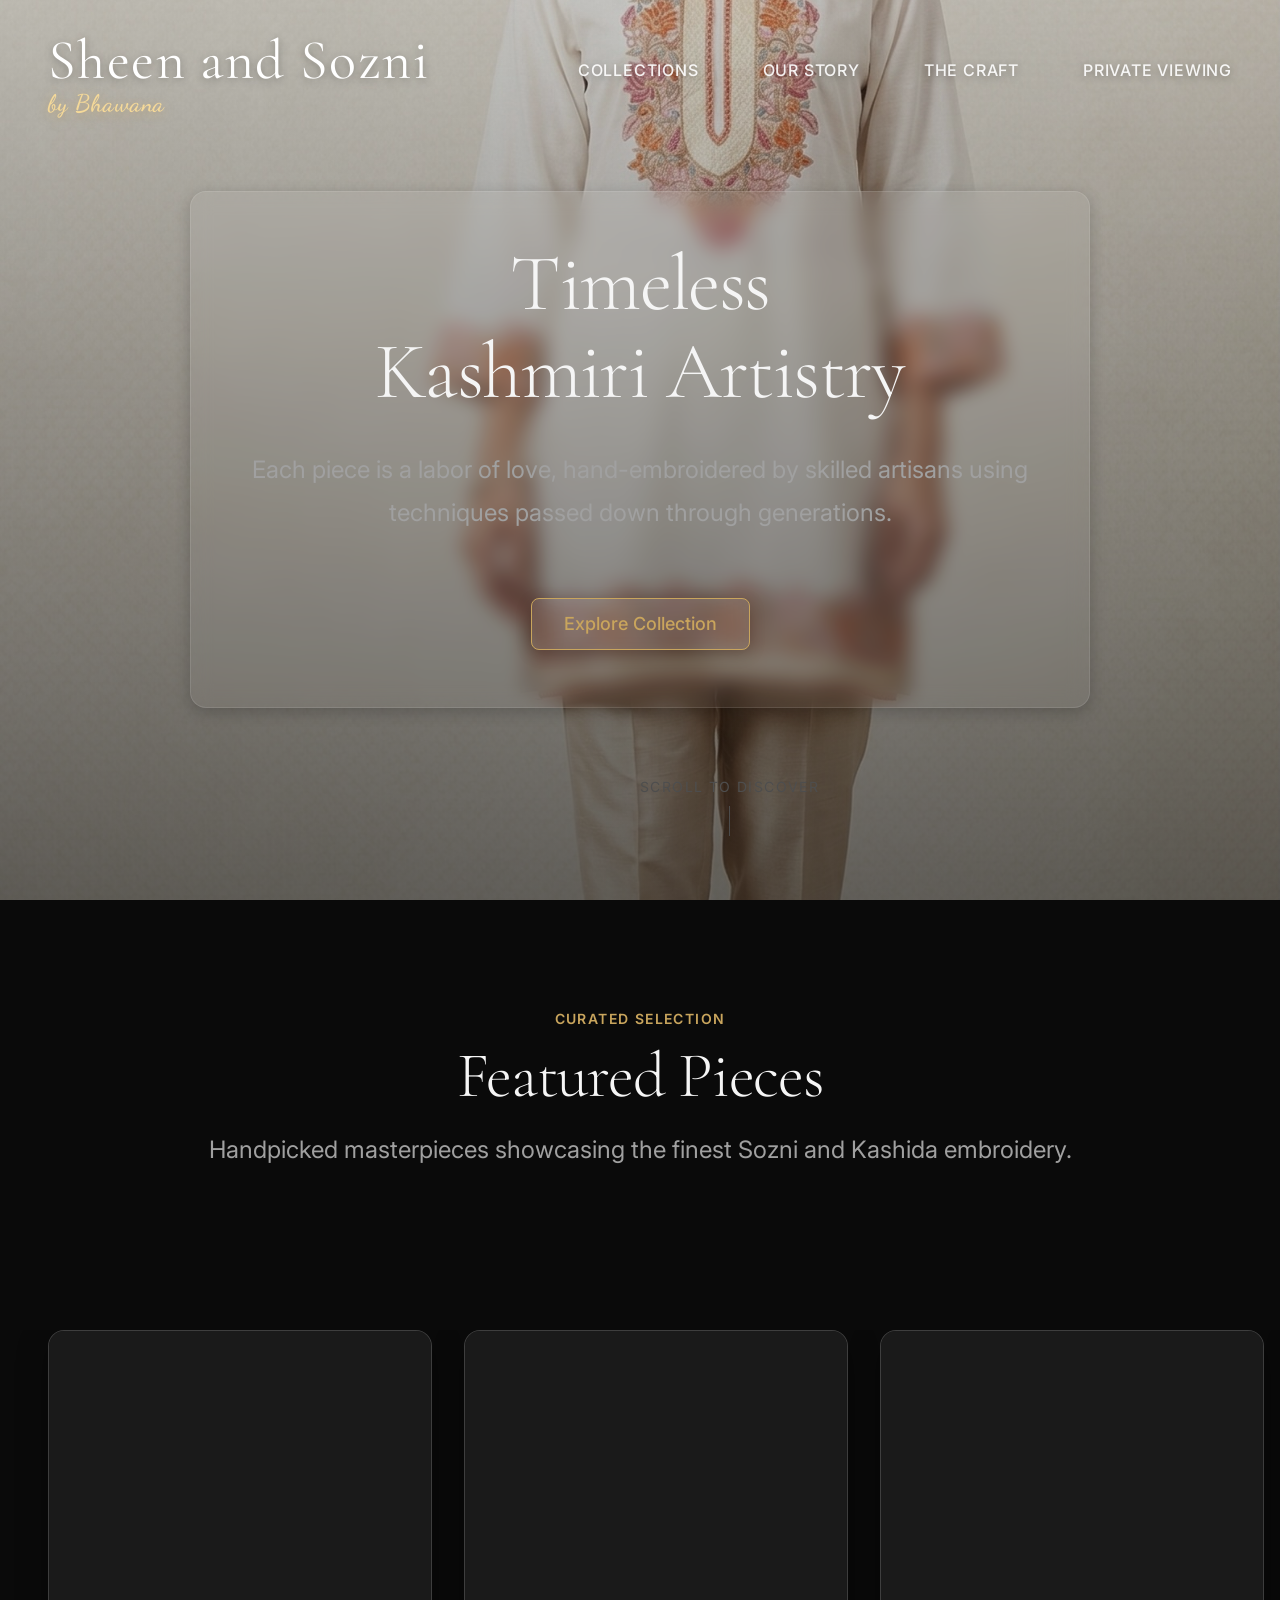
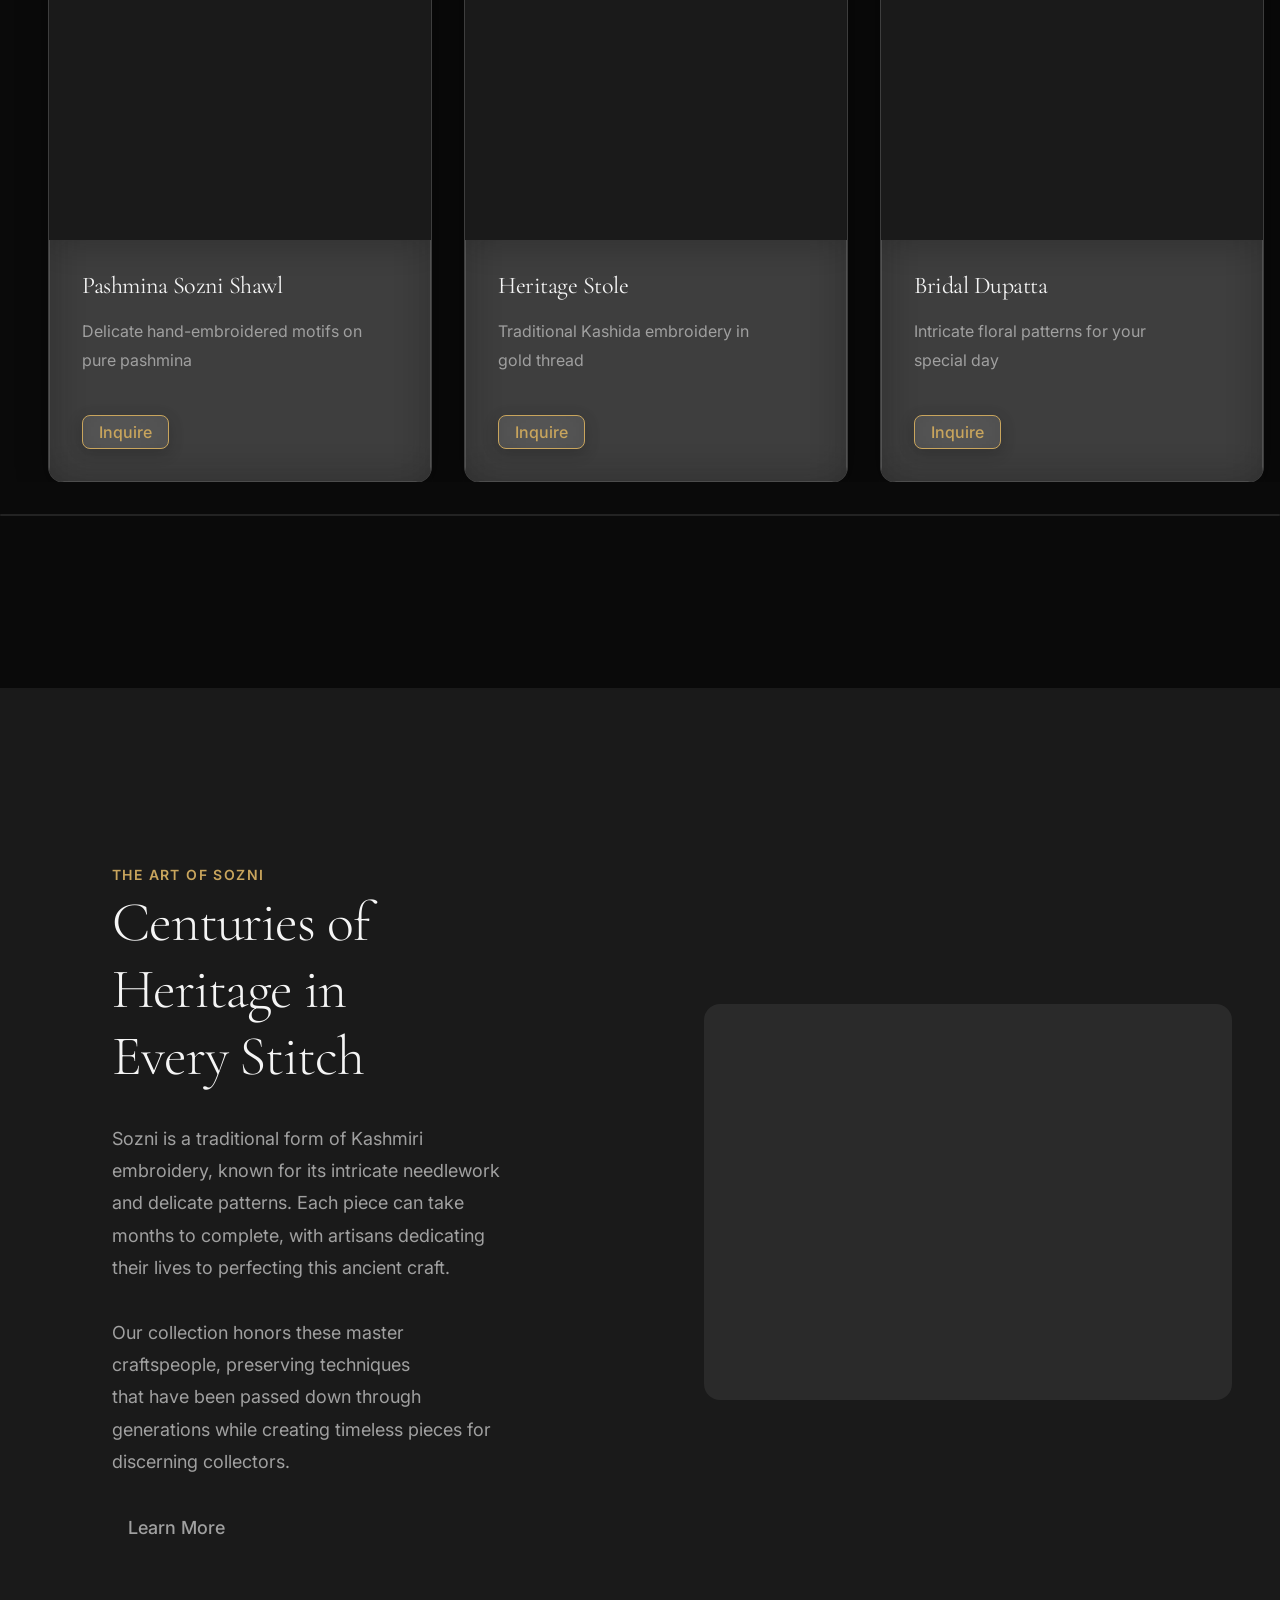
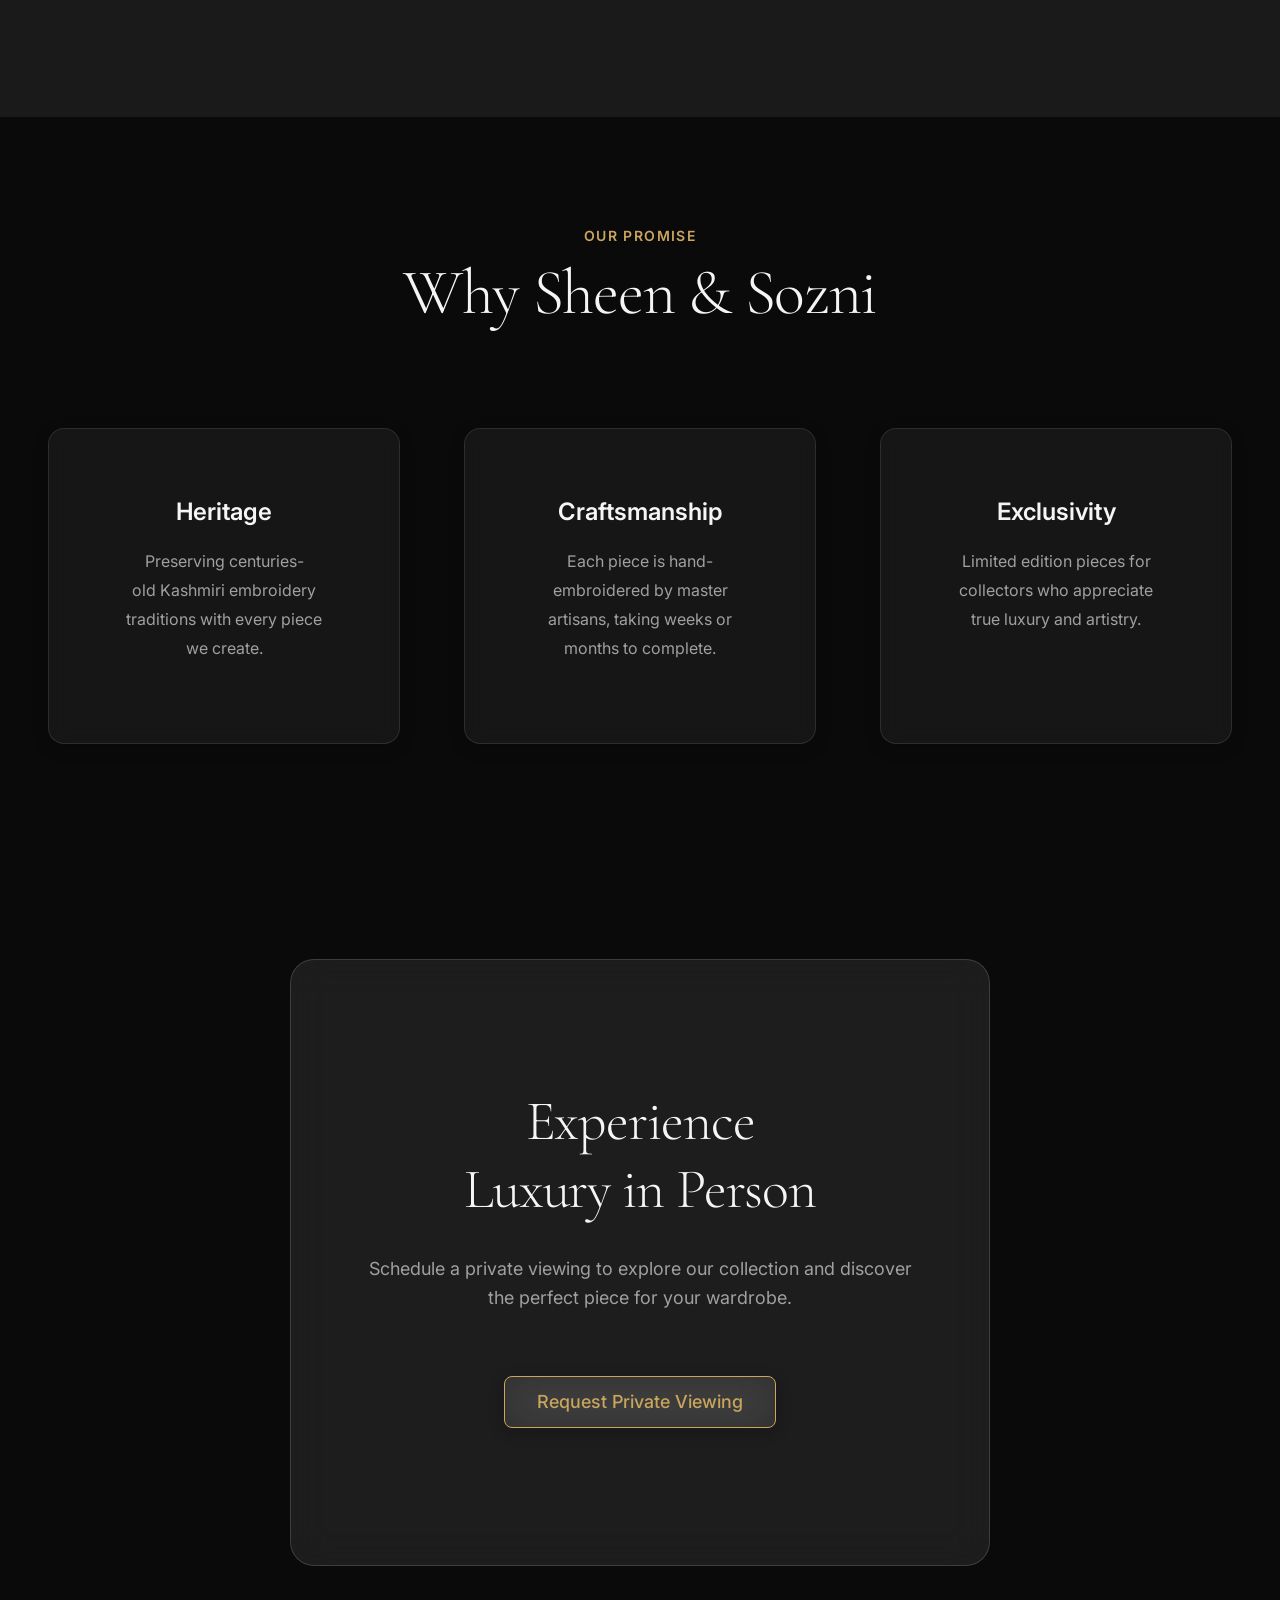
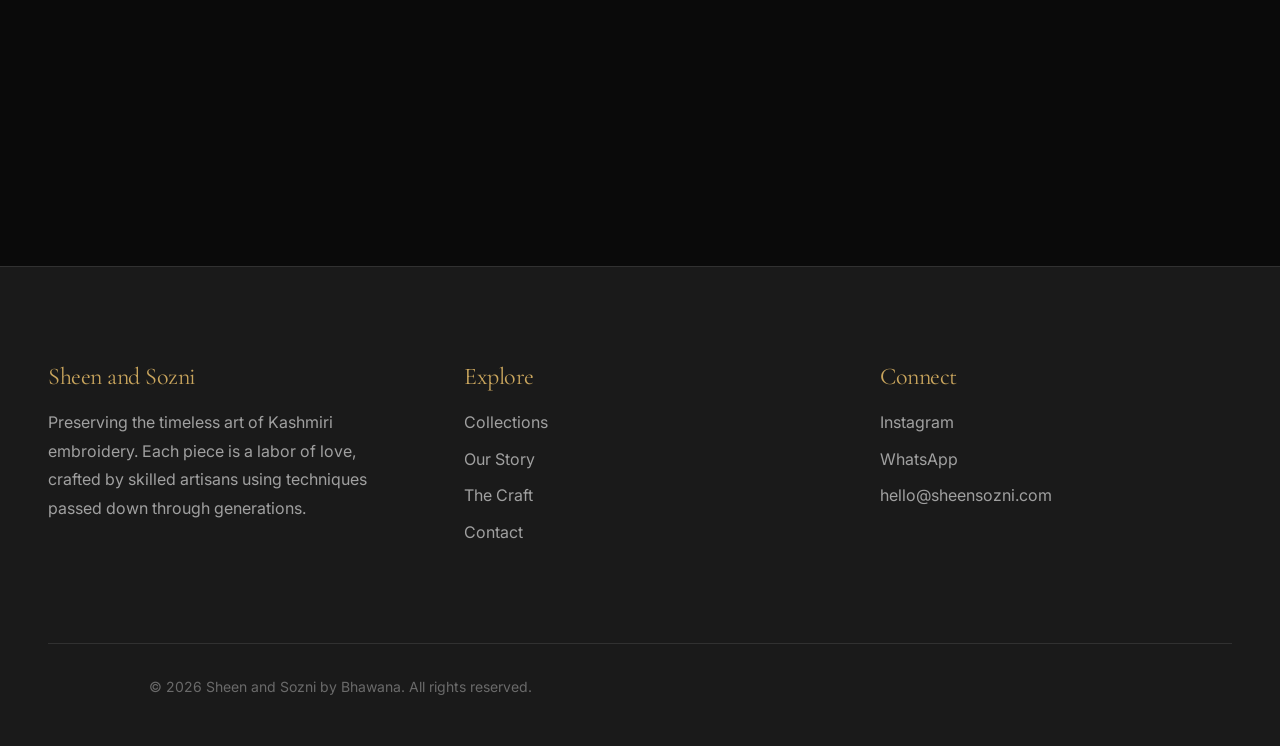
==== commit 92052a07: "seo improvements" ====
--- a/index.html
+++ b/index.html
@@ -3,22 +3,42 @@
 <head>
   <meta charset="UTF-8">
   <meta name="viewport" content="width=device-width, initial-scale=1.0">
-  <meta name="description" content="Sheen & Sozni by Bhawana - Exquisite Kashmiri embroidery and handcrafted luxury textiles. Each piece is a testament to centuries-old artisan traditions.">
-  <meta name="keywords" content="Kashmiri embroidery, Sozni work, Kashida, luxury textiles, handcrafted shawls, bridal wear">
-
-  <!-- Open Graph -->
-  <meta property="og:title" content="Sheen and Sozni by Bhawana - Luxury Kashmiri Embroidery">
-  <meta property="og:description" content="Where snow meets needle. Discover timeless Kashmiri artistry.">
+  <meta name="description" content="Discover exquisite hand-embroidered Kashmiri shawls and luxury textiles by Sheen and Sozni. Each piece features traditional Sozni and Kashida embroidery, crafted by master artisans over months. Premium pashmina, bridal wear, and heritage pieces.">
+  <meta name="keywords" content="Kashmiri embroidery, Sozni work, Kashida embroidery, luxury pashmina shawls, handcrafted textiles, bridal dupatta, artisan shawls, Kashmir handicrafts, traditional embroidery, luxury Indian textiles, hand-embroidered shawls, heritage crafts">
+  <meta name="author" content="Sheen and Sozni by Bhawana">
+  <meta name="robots" content="index, follow, max-image-preview:large, max-snippet:-1, max-video-preview:-1">
+  <link rel="canonical" href="https://www.sheensozni.com/">
+
+  <!-- Open Graph / Facebook -->
   <meta property="og:type" content="website">
-
-  <title>Sheen and Sozni by Bhawana - Luxury Kashmiri Embroidery</title>
+  <meta property="og:url" content="https://www.sheensozni.com/">
+  <meta property="og:title" content="Sheen and Sozni by Bhawana - Luxury Kashmiri Embroidery & Handcrafted Pashmina">
+  <meta property="og:description" content="Discover timeless Kashmiri artistry. Each piece is hand-embroidered by master artisans using centuries-old Sozni and Kashida techniques. Premium pashmina shawls, bridal wear, and heritage textiles.">
+  <meta property="og:image" content="https://www.sheensozni.com/assets/images/hero/main.jpg">
+  <meta property="og:locale" content="en_US">
+  <meta property="og:site_name" content="Sheen and Sozni by Bhawana">
+
+  <!-- Twitter Card -->
+  <meta name="twitter:card" content="summary_large_image">
+  <meta name="twitter:url" content="https://www.sheensozni.com/">
+  <meta name="twitter:title" content="Sheen and Sozni by Bhawana - Luxury Kashmiri Embroidery">
+  <meta name="twitter:description" content="Exquisite hand-embroidered Kashmiri shawls and luxury textiles. Traditional Sozni and Kashida embroidery by master artisans.">
+  <meta name="twitter:image" content="https://www.sheensozni.com/assets/images/hero/main.jpg">
+
+  <title>Sheen and Sozni by Bhawana - Luxury Kashmiri Embroidery & Handcrafted Pashmina Shawls</title>
 
   <!-- Favicon -->
   <link rel="icon" type="image/x-icon" href="./favicon.ico">
+  <link rel="apple-touch-icon" href="./favicon.ico">
 
   <!-- Preconnect to Google Fonts -->
   <link rel="preconnect" href="https://fonts.googleapis.com">
   <link rel="preconnect" href="https://fonts.gstatic.com" crossorigin>
+
+  <!-- Preload Critical Resources -->
+  <link rel="preload" as="image" href="./assets/images/hero/main.jpg">
+  <link rel="preload" as="style" href="./css/variables.css">
+  <link rel="preload" as="style" href="./css/glass-system.css">
 
   <!-- CSS -->
   <link rel="stylesheet" href="./css/reset.css">
@@ -33,19 +53,63 @@
   <link rel="stylesheet" href="./css/components/cards.css">
   <link rel="stylesheet" href="./css/components/gallery.css">
   <link rel="stylesheet" href="./css/pages/home.css">
+
+  <!-- Structured Data / Schema.org -->
+  <script type="application/ld+json">
+  {
+    "@context": "https://schema.org",
+    "@type": "Organization",
+    "name": "Sheen and Sozni by Bhawana",
+    "url": "https://www.sheensozni.com",
+    "logo": "https://www.sheensozni.com/favicon.ico",
+    "description": "Luxury Kashmiri embroidery brand specializing in hand-embroidered pashmina shawls, bridal wear, and traditional Sozni and Kashida textiles",
+    "founder": {
+      "@type": "Person",
+      "name": "Bhawana"
+    },
+    "address": {
+      "@type": "PostalAddress",
+      "addressCountry": "IN"
+    },
+    "contactPoint": {
+      "@type": "ContactPoint",
+      "email": "hello@sheensozni.com",
+      "contactType": "Customer Service"
+    },
+    "sameAs": [
+      "https://instagram.com/sheensozni"
+    ]
+  }
+  </script>
+
+  <script type="application/ld+json">
+  {
+    "@context": "https://schema.org",
+    "@type": "WebSite",
+    "name": "Sheen and Sozni by Bhawana",
+    "url": "https://www.sheensozni.com",
+    "description": "Luxury Kashmiri embroidery and handcrafted pashmina shawls",
+    "potentialAction": {
+      "@type": "SearchAction",
+      "target": "https://www.sheensozni.com/collections.html?q={search_term_string}",
+      "query-input": "required name=search_term_string"
+    }
+  }
+  </script>
 </head>
-<body>
+<body itemscope itemtype="https://schema.org/WebPage">
 
   <!-- Navigation (injected via JavaScript) -->
   <div data-component="nav"></div>
 
   <!-- Hero Section -->
-  <section class="hero">
+  <section class="hero" itemscope itemtype="https://schema.org/WPHeader">
     <div class="hero__background">
       <img
         src="./assets/images/hero/main.jpg"
-        alt="Kashmiri embroidery craftsmanship"
+        alt="Master artisan creating intricate Sozni embroidery on pure Kashmiri pashmina shawl, showcasing traditional hand needlework techniques"
         style="object-position: center;"
+        loading="eager"
       />
     </div>
 
@@ -85,18 +149,20 @@
 
           <!-- Card 1 -->
           <div class="horizontal-gallery__item">
-            <article class="glass-card glass glass--interactive">
+            <article class="glass-card glass glass--interactive" itemscope itemtype="https://schema.org/Product">
               <div class="glass-card__image-wrapper">
                 <img
                   data-src="https://images.unsplash.com/photo-1601924287271-1c9cf48fa032?w=800&h=1000&fit=crop&q=80"
-                  alt="Pashmina Sozni Shawl"
-                  class="glass-card__image lazy-load"
-                />
-              </div>
-              <div class="glass-card__content">
-                <h3 class="glass-card__title">Pashmina Sozni Shawl</h3>
-                <p class="glass-card__description">Delicate hand-embroidered motifs on pure pashmina</p>
-                <a href="/product.html?id=1" class="btn btn--primary btn--sm glass-card__cta">
+                  alt="Luxury pashmina Sozni shawl with delicate hand-embroidered floral motifs on pure cashmere"
+                  class="glass-card__image lazy-load"
+                  itemprop="image"
+                  loading="lazy"
+                />
+              </div>
+              <div class="glass-card__content">
+                <h3 class="glass-card__title" itemprop="name">Pashmina Sozni Shawl</h3>
+                <p class="glass-card__description" itemprop="description">Delicate hand-embroidered motifs on pure pashmina</p>
+                <a href="./product.html?id=1" class="btn btn--primary btn--sm glass-card__cta" aria-label="Inquire about Pashmina Sozni Shawl">
                   Inquire
                 </a>
               </div>
@@ -105,18 +171,20 @@
 
           <!-- Card 2 -->
           <div class="horizontal-gallery__item">
-            <article class="glass-card glass glass--interactive">
+            <article class="glass-card glass glass--interactive" itemscope itemtype="https://schema.org/Product">
               <div class="glass-card__image-wrapper">
                 <img
                   data-src="https://images.unsplash.com/photo-1617627143750-d86bc21e42bb?w=800&h=1000&fit=crop&q=80"
-                  alt="Heritage Stole"
-                  class="glass-card__image lazy-load"
-                />
-              </div>
-              <div class="glass-card__content">
-                <h3 class="glass-card__title">Heritage Stole</h3>
-                <p class="glass-card__description">Traditional Kashida embroidery in gold thread</p>
-                <a href="/product.html?id=2" class="btn btn--primary btn--sm glass-card__cta">
+                  alt="Heritage stole with traditional Kashida embroidery featuring gold metallic thread work"
+                  class="glass-card__image lazy-load"
+                  itemprop="image"
+                  loading="lazy"
+                />
+              </div>
+              <div class="glass-card__content">
+                <h3 class="glass-card__title" itemprop="name">Heritage Stole</h3>
+                <p class="glass-card__description" itemprop="description">Traditional Kashida embroidery in gold thread</p>
+                <a href="./product.html?id=2" class="btn btn--primary btn--sm glass-card__cta" aria-label="Inquire about Heritage Stole">
                   Inquire
                 </a>
               </div>
@@ -125,18 +193,20 @@
 
           <!-- Card 3 -->
           <div class="horizontal-gallery__item">
-            <article class="glass-card glass glass--interactive">
+            <article class="glass-card glass glass--interactive" itemscope itemtype="https://schema.org/Product">
               <div class="glass-card__image-wrapper">
                 <img
                   data-src="https://images.unsplash.com/photo-1617627143659-8554c3183a94?w=800&h=1000&fit=crop&q=80"
-                  alt="Bridal Dupatta"
-                  class="glass-card__image lazy-load"
-                />
-              </div>
-              <div class="glass-card__content">
-                <h3 class="glass-card__title">Bridal Dupatta</h3>
-                <p class="glass-card__description">Intricate floral patterns for your special day</p>
-                <a href="/product.html?id=3" class="btn btn--primary btn--sm glass-card__cta">
+                  alt="Luxury bridal dupatta with intricate Kashmiri embroidery featuring detailed floral patterns for weddings"
+                  class="glass-card__image lazy-load"
+                  itemprop="image"
+                  loading="lazy"
+                />
+              </div>
+              <div class="glass-card__content">
+                <h3 class="glass-card__title" itemprop="name">Bridal Dupatta</h3>
+                <p class="glass-card__description" itemprop="description">Intricate floral patterns for your special day</p>
+                <a href="./product.html?id=3" class="btn btn--primary btn--sm glass-card__cta" aria-label="Inquire about Bridal Dupatta">
                   Inquire
                 </a>
               </div>
@@ -145,18 +215,20 @@
 
           <!-- Card 4 -->
           <div class="horizontal-gallery__item">
-            <article class="glass-card glass glass--interactive">
+            <article class="glass-card glass glass--interactive" itemscope itemtype="https://schema.org/Product">
               <div class="glass-card__image-wrapper">
                 <img
                   data-src="https://images.unsplash.com/photo-1610030469983-98e550d6193c?w=800&h=1000&fit=crop&q=80"
-                  alt="Artisan Shawl"
-                  class="glass-card__image lazy-load"
-                />
-              </div>
-              <div class="glass-card__content">
-                <h3 class="glass-card__title">Artisan Shawl</h3>
-                <p class="glass-card__description">Weeks of meticulous handwork in every stitch</p>
-                <a href="/product.html?id=4" class="btn btn--primary btn--sm glass-card__cta">
+                  alt="Hand-embroidered artisan shawl showcasing weeks of meticulous Kashmiri needlework by master craftsmen"
+                  class="glass-card__image lazy-load"
+                  itemprop="image"
+                  loading="lazy"
+                />
+              </div>
+              <div class="glass-card__content">
+                <h3 class="glass-card__title" itemprop="name">Artisan Shawl</h3>
+                <p class="glass-card__description" itemprop="description">Weeks of meticulous handwork in every stitch</p>
+                <a href="./product.html?id=4" class="btn btn--primary btn--sm glass-card__cta" aria-label="Inquire about Artisan Shawl">
                   Inquire
                 </a>
               </div>
@@ -165,18 +237,20 @@
 
           <!-- Card 5 -->
           <div class="horizontal-gallery__item">
-            <article class="glass-card glass glass--interactive">
+            <article class="glass-card glass glass--interactive" itemscope itemtype="https://schema.org/Product">
               <div class="glass-card__image-wrapper">
                 <img
                   data-src="https://images.unsplash.com/photo-1596783074918-c84cb06531ca?w=800&h=1000&fit=crop&q=80"
-                  alt="Collector's Piece"
-                  class="glass-card__image lazy-load"
-                />
-              </div>
-              <div class="glass-card__content">
-                <h3 class="glass-card__title">Collector's Piece</h3>
-                <p class="glass-card__description">Limited edition master artisan creation</p>
-                <a href="/product.html?id=5" class="btn btn--primary btn--sm glass-card__cta">
+                  alt="Limited edition collector's piece - exclusive Kashmiri embroidery shawl by master artisan"
+                  class="glass-card__image lazy-load"
+                  itemprop="image"
+                  loading="lazy"
+                />
+              </div>
+              <div class="glass-card__content">
+                <h3 class="glass-card__title" itemprop="name">Collector's Piece</h3>
+                <p class="glass-card__description" itemprop="description">Limited edition master artisan creation</p>
+                <a href="./product.html?id=5" class="btn btn--primary btn--sm glass-card__cta" aria-label="Inquire about Collector's Piece">
                   Inquire
                 </a>
               </div>
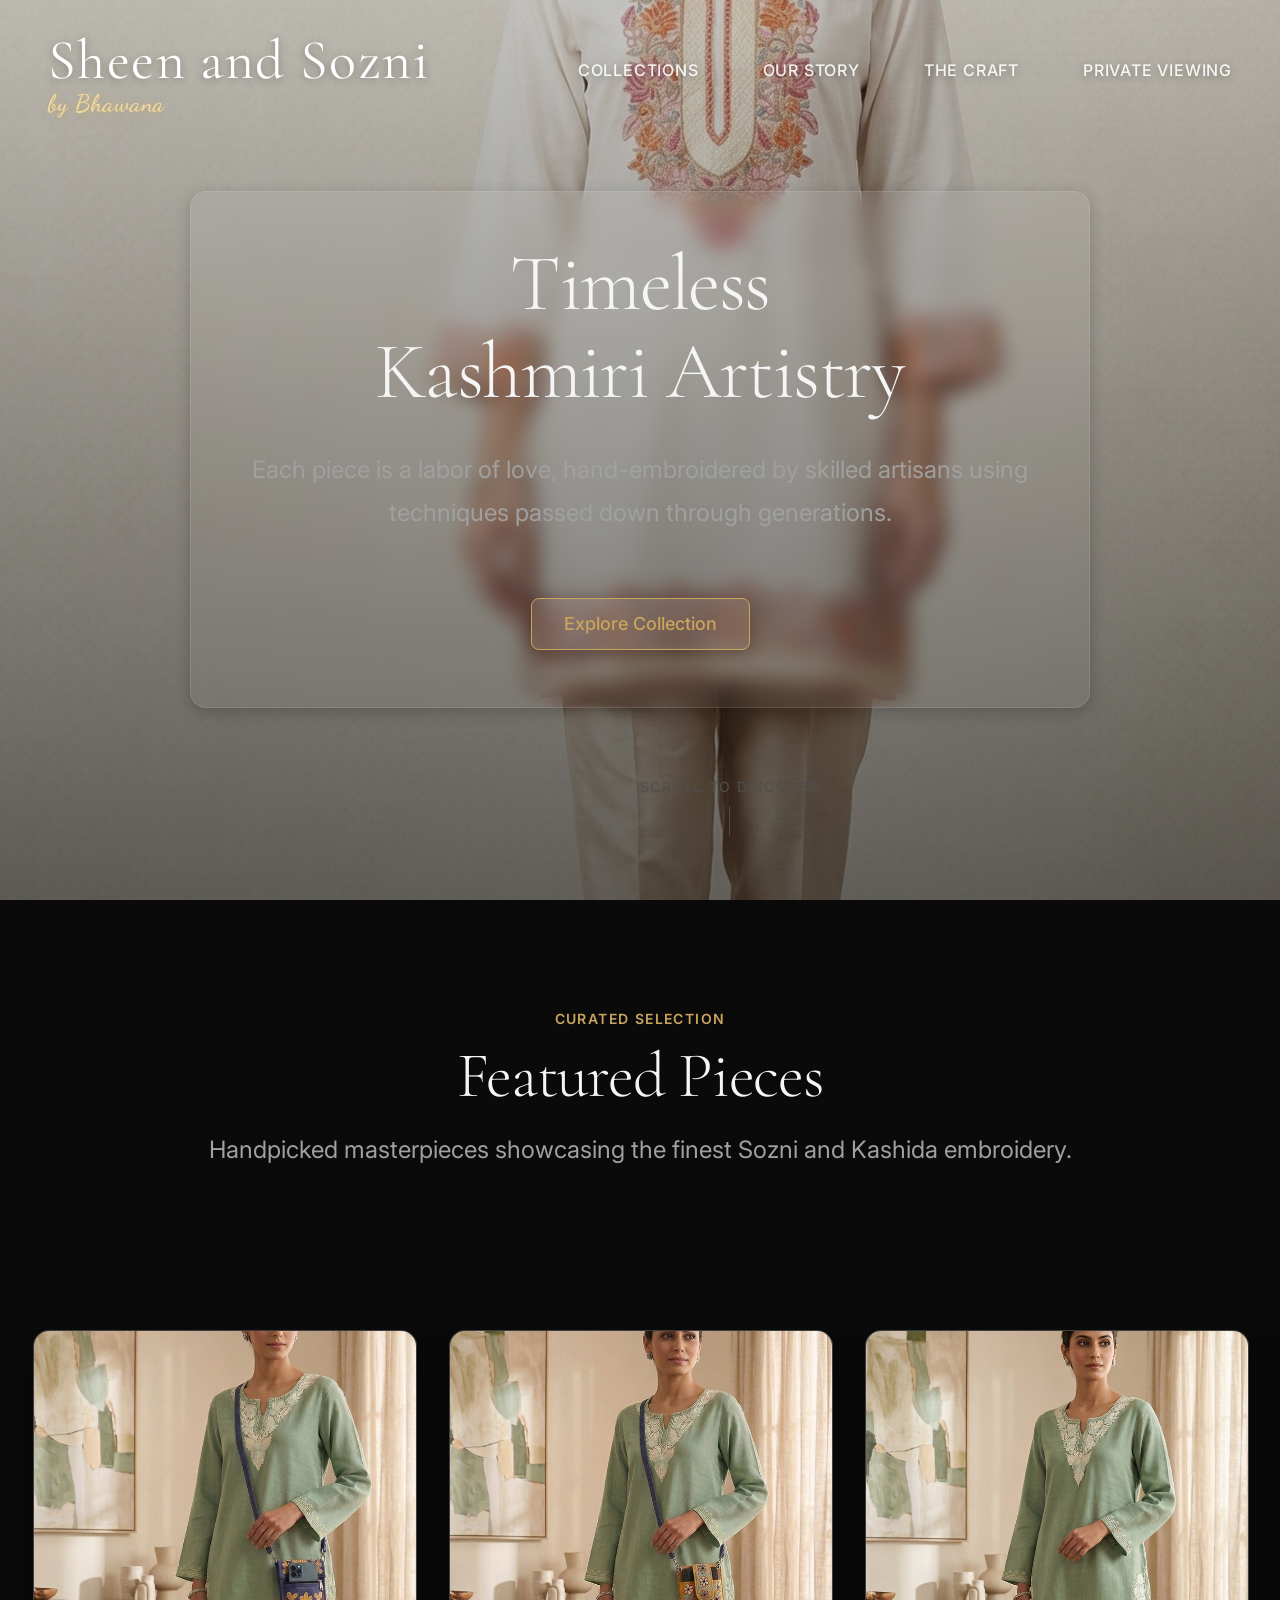
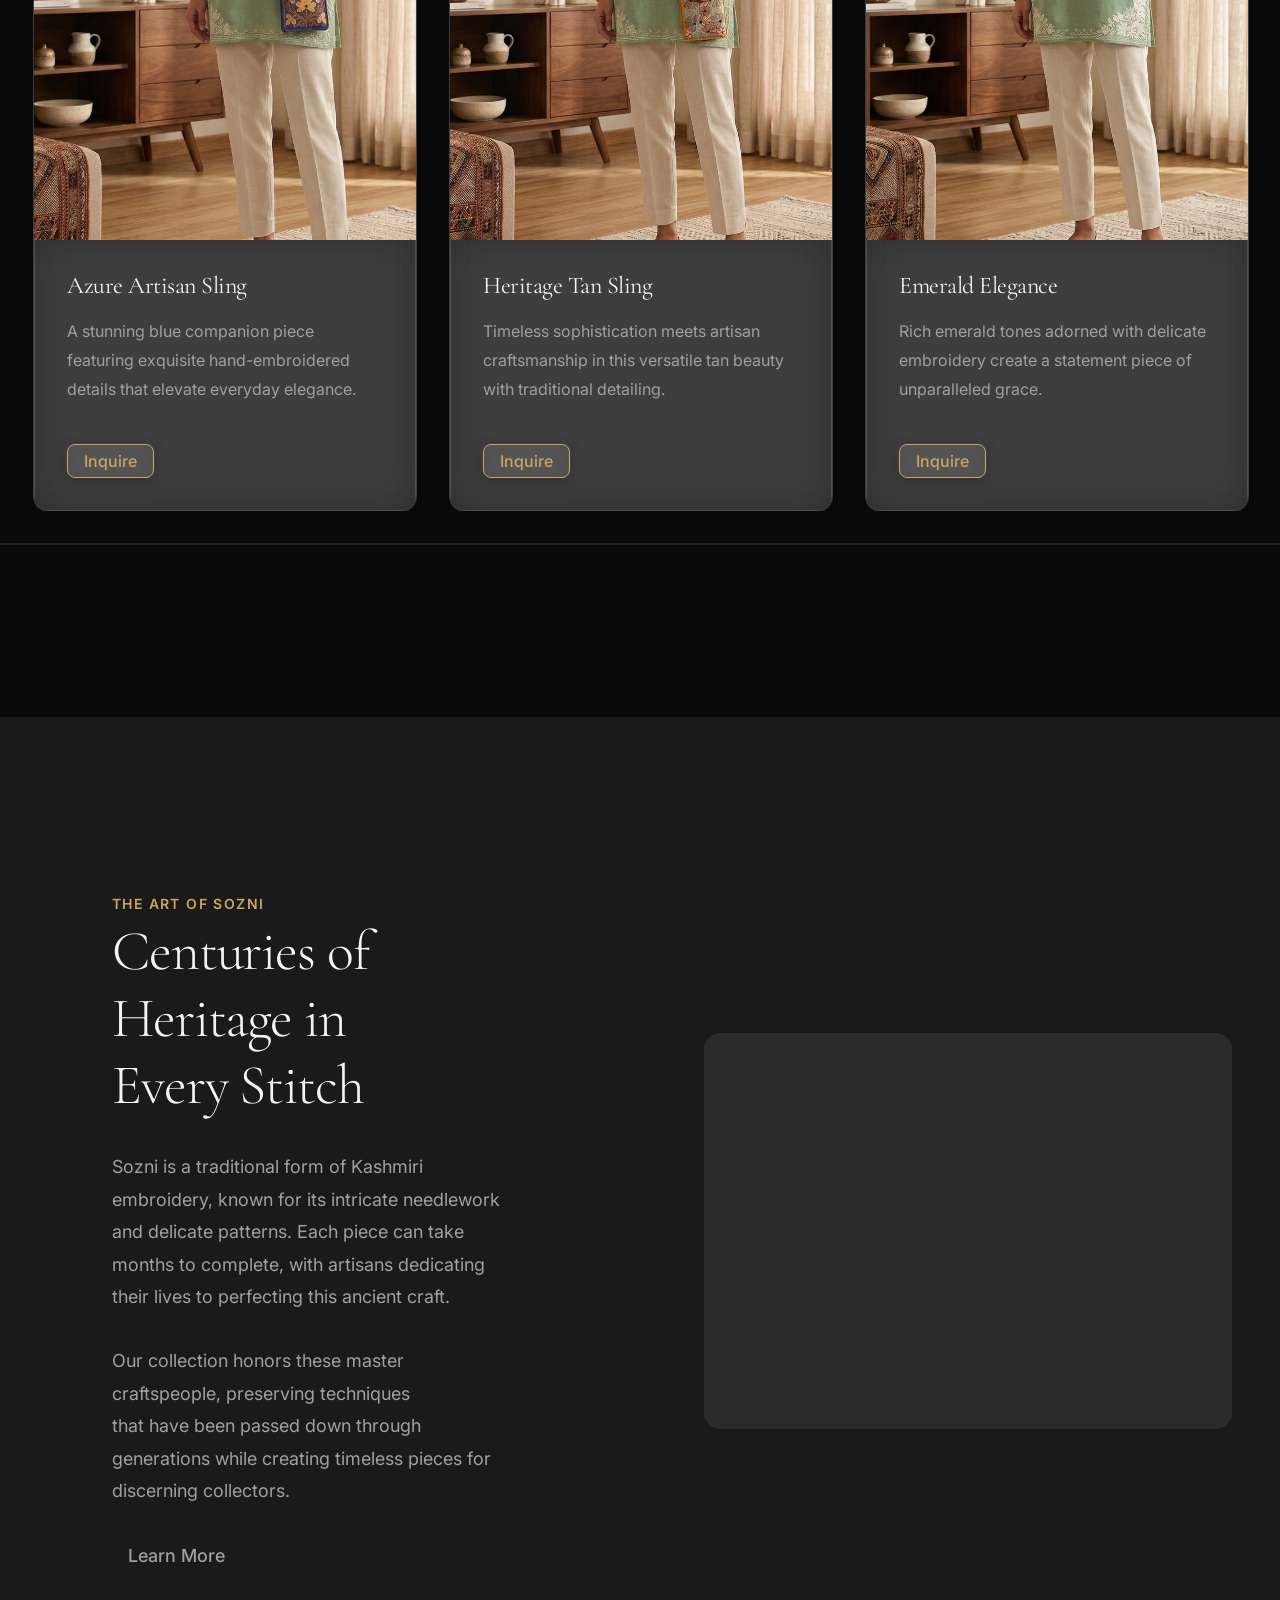
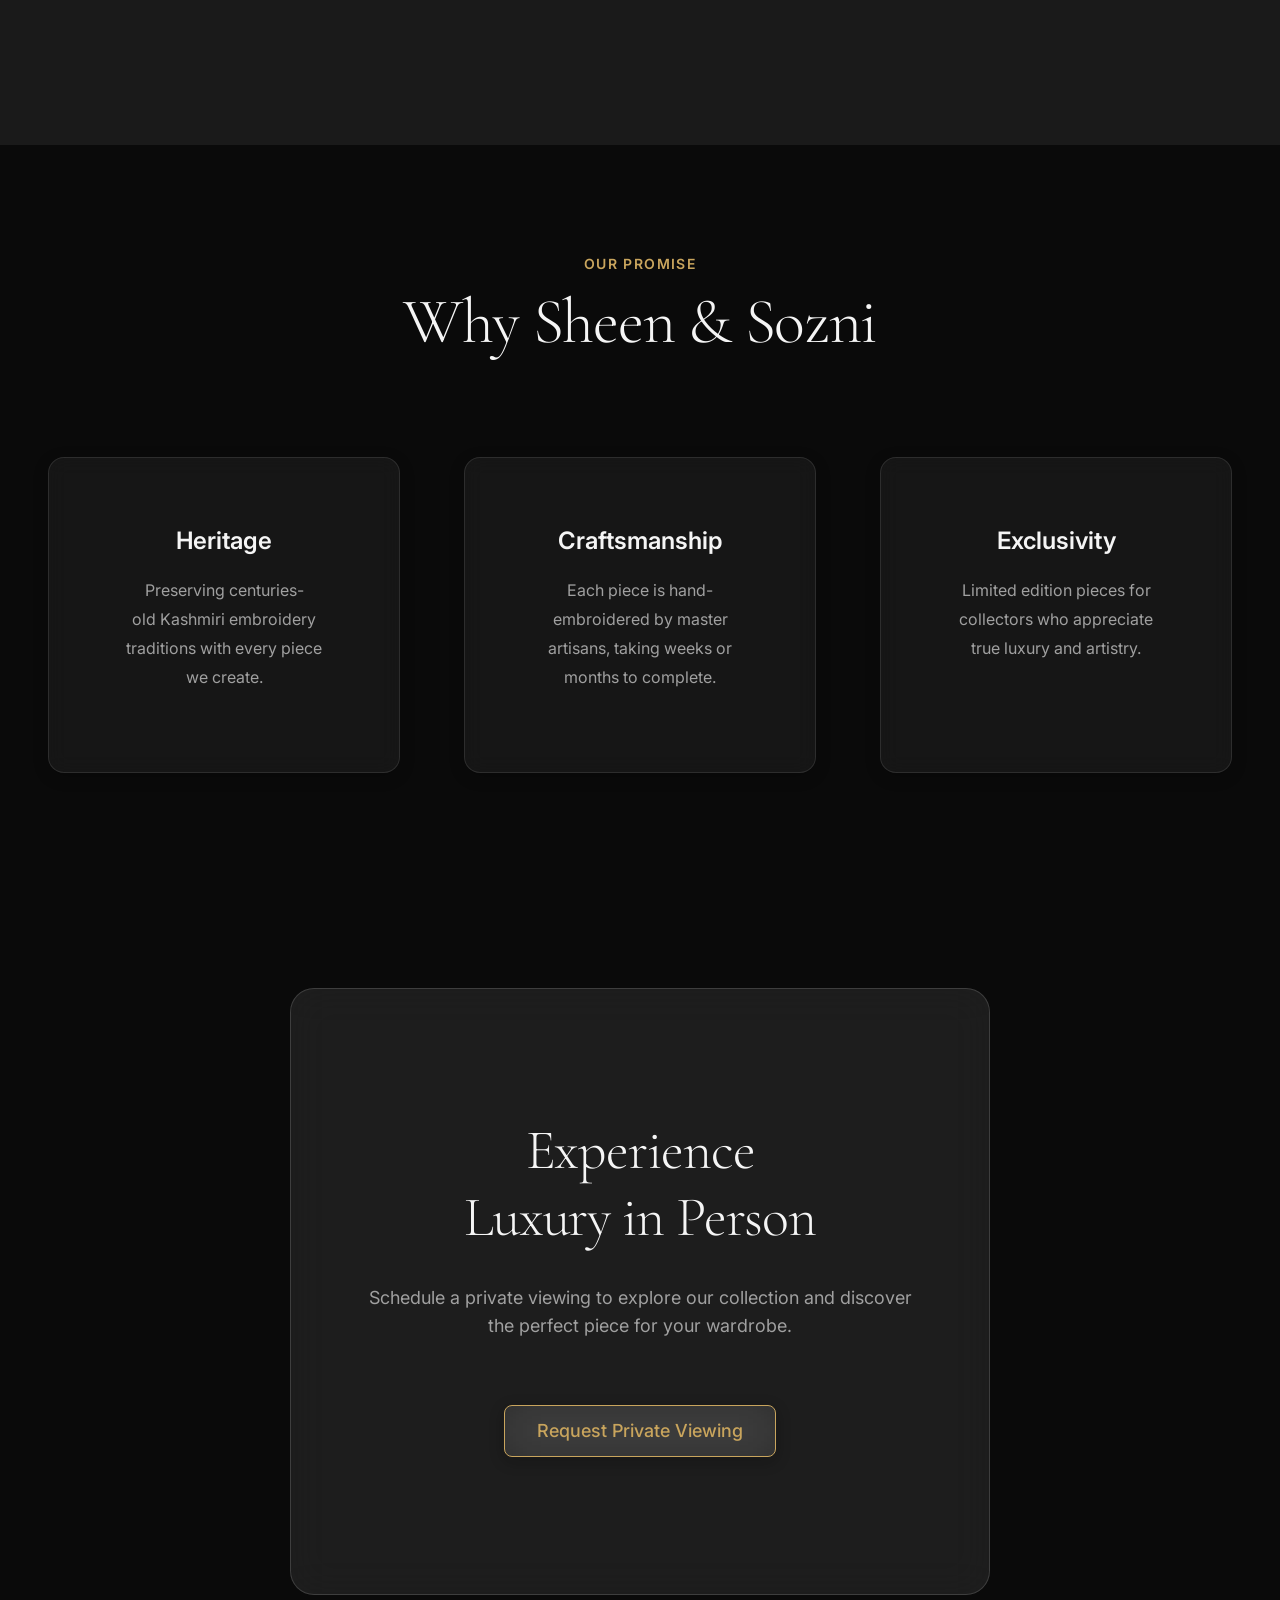
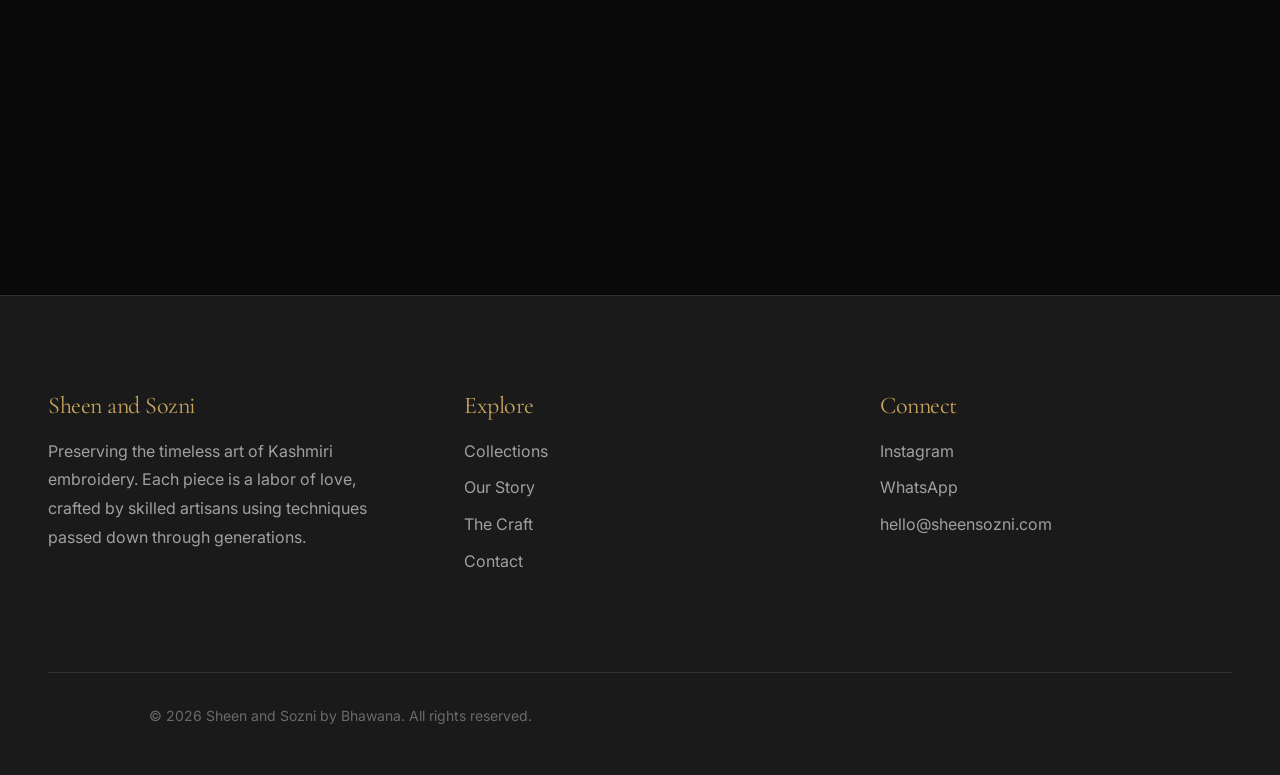
==== commit b792670f: "added images" ====
--- a/index.html
+++ b/index.html
@@ -152,17 +152,17 @@
             <article class="glass-card glass glass--interactive" itemscope itemtype="https://schema.org/Product">
               <div class="glass-card__image-wrapper">
                 <img
-                  data-src="https://images.unsplash.com/photo-1601924287271-1c9cf48fa032?w=800&h=1000&fit=crop&q=80"
-                  alt="Luxury pashmina Sozni shawl with delicate hand-embroidered floral motifs on pure cashmere"
-                  class="glass-card__image lazy-load"
-                  itemprop="image"
-                  loading="lazy"
-                />
-              </div>
-              <div class="glass-card__content">
-                <h3 class="glass-card__title" itemprop="name">Pashmina Sozni Shawl</h3>
-                <p class="glass-card__description" itemprop="description">Delicate hand-embroidered motifs on pure pashmina</p>
-                <a href="./product.html?id=1" class="btn btn--primary btn--sm glass-card__cta" aria-label="Inquire about Pashmina Sozni Shawl">
+                  data-src="./assets/images/products/blue-sling.jpg"
+                  alt="Handcrafted azure blue sling bag with traditional Kashmiri embroidery and artisan detailing"
+                  class="glass-card__image lazy-load"
+                  itemprop="image"
+                  loading="lazy"
+                />
+              </div>
+              <div class="glass-card__content">
+                <h3 class="glass-card__title" itemprop="name">Azure Artisan Sling</h3>
+                <p class="glass-card__description" itemprop="description">A stunning blue companion piece featuring exquisite hand-embroidered details that elevate everyday elegance.</p>
+                <a href="./product.html?id=1" class="btn btn--primary btn--sm glass-card__cta" aria-label="Inquire about Azure Artisan Sling">
                   Inquire
                 </a>
               </div>
@@ -174,17 +174,17 @@
             <article class="glass-card glass glass--interactive" itemscope itemtype="https://schema.org/Product">
               <div class="glass-card__image-wrapper">
                 <img
-                  data-src="https://images.unsplash.com/photo-1617627143750-d86bc21e42bb?w=800&h=1000&fit=crop&q=80"
-                  alt="Heritage stole with traditional Kashida embroidery featuring gold metallic thread work"
-                  class="glass-card__image lazy-load"
-                  itemprop="image"
-                  loading="lazy"
-                />
-              </div>
-              <div class="glass-card__content">
-                <h3 class="glass-card__title" itemprop="name">Heritage Stole</h3>
-                <p class="glass-card__description" itemprop="description">Traditional Kashida embroidery in gold thread</p>
-                <a href="./product.html?id=2" class="btn btn--primary btn--sm glass-card__cta" aria-label="Inquire about Heritage Stole">
+                  data-src="./assets/images/products/tan-sling.jpg"
+                  alt="Elegant tan leather sling bag with traditional Kashmiri craftsmanship and refined embellishments"
+                  class="glass-card__image lazy-load"
+                  itemprop="image"
+                  loading="lazy"
+                />
+              </div>
+              <div class="glass-card__content">
+                <h3 class="glass-card__title" itemprop="name">Heritage Tan Sling</h3>
+                <p class="glass-card__description" itemprop="description">Timeless sophistication meets artisan craftsmanship in this versatile tan beauty with traditional detailing.</p>
+                <a href="./product.html?id=2" class="btn btn--primary btn--sm glass-card__cta" aria-label="Inquire about Heritage Tan Sling">
                   Inquire
                 </a>
               </div>
@@ -196,17 +196,17 @@
             <article class="glass-card glass glass--interactive" itemscope itemtype="https://schema.org/Product">
               <div class="glass-card__image-wrapper">
                 <img
-                  data-src="https://images.unsplash.com/photo-1617627143659-8554c3183a94?w=800&h=1000&fit=crop&q=80"
-                  alt="Luxury bridal dupatta with intricate Kashmiri embroidery featuring detailed floral patterns for weddings"
-                  class="glass-card__image lazy-load"
-                  itemprop="image"
-                  loading="lazy"
-                />
-              </div>
-              <div class="glass-card__content">
-                <h3 class="glass-card__title" itemprop="name">Bridal Dupatta</h3>
-                <p class="glass-card__description" itemprop="description">Intricate floral patterns for your special day</p>
-                <a href="./product.html?id=3" class="btn btn--primary btn--sm glass-card__cta" aria-label="Inquire about Bridal Dupatta">
+                  data-src="./assets/images/products/green-short.jpg"
+                  alt="Luxurious emerald green embroidered piece with intricate Kashmiri needlework and artisan finishing"
+                  class="glass-card__image lazy-load"
+                  itemprop="image"
+                  loading="lazy"
+                />
+              </div>
+              <div class="glass-card__content">
+                <h3 class="glass-card__title" itemprop="name">Emerald Elegance</h3>
+                <p class="glass-card__description" itemprop="description">Rich emerald tones adorned with delicate embroidery create a statement piece of unparalleled grace.</p>
+                <a href="./product.html?id=3" class="btn btn--primary btn--sm glass-card__cta" aria-label="Inquire about Emerald Elegance">
                   Inquire
                 </a>
               </div>
@@ -218,17 +218,17 @@
             <article class="glass-card glass glass--interactive" itemscope itemtype="https://schema.org/Product">
               <div class="glass-card__image-wrapper">
                 <img
-                  data-src="https://images.unsplash.com/photo-1610030469983-98e550d6193c?w=800&h=1000&fit=crop&q=80"
-                  alt="Hand-embroidered artisan shawl showcasing weeks of meticulous Kashmiri needlework by master craftsmen"
-                  class="glass-card__image lazy-load"
-                  itemprop="image"
-                  loading="lazy"
-                />
-              </div>
-              <div class="glass-card__content">
-                <h3 class="glass-card__title" itemprop="name">Artisan Shawl</h3>
-                <p class="glass-card__description" itemprop="description">Weeks of meticulous handwork in every stitch</p>
-                <a href="./product.html?id=4" class="btn btn--primary btn--sm glass-card__cta" aria-label="Inquire about Artisan Shawl">
+                  data-src="./assets/images/products/black-short.jpg"
+                  alt="Sophisticated black embroidered piece with traditional Kashmiri craftsmanship and contemporary styling"
+                  class="glass-card__image lazy-load"
+                  itemprop="image"
+                  loading="lazy"
+                />
+              </div>
+              <div class="glass-card__content">
+                <h3 class="glass-card__title" itemprop="name">Midnight Artisan</h3>
+                <p class="glass-card__description" itemprop="description">Classic black reimagined with intricate handwork, where tradition meets contemporary sophistication.</p>
+                <a href="./product.html?id=4" class="btn btn--primary btn--sm glass-card__cta" aria-label="Inquire about Midnight Artisan">
                   Inquire
                 </a>
               </div>
@@ -240,17 +240,17 @@
             <article class="glass-card glass glass--interactive" itemscope itemtype="https://schema.org/Product">
               <div class="glass-card__image-wrapper">
                 <img
-                  data-src="https://images.unsplash.com/photo-1596783074918-c84cb06531ca?w=800&h=1000&fit=crop&q=80"
-                  alt="Limited edition collector's piece - exclusive Kashmiri embroidery shawl by master artisan"
-                  class="glass-card__image lazy-load"
-                  itemprop="image"
-                  loading="lazy"
-                />
-              </div>
-              <div class="glass-card__content">
-                <h3 class="glass-card__title" itemprop="name">Collector's Piece</h3>
-                <p class="glass-card__description" itemprop="description">Limited edition master artisan creation</p>
-                <a href="./product.html?id=5" class="btn btn--primary btn--sm glass-card__cta" aria-label="Inquire about Collector's Piece">
+                  data-src="./assets/images/products/white-short.jpg"
+                  alt="Pure white embroidered piece with delicate Kashmiri embroidery and pristine artisan craftsmanship"
+                  class="glass-card__image lazy-load"
+                  itemprop="image"
+                  loading="lazy"
+                />
+              </div>
+              <div class="glass-card__content">
+                <h3 class="glass-card__title" itemprop="name">Pristine Heritage</h3>
+                <p class="glass-card__description" itemprop="description">Pure elegance in ivory white, showcasing meticulous embroidery that celebrates centuries of artisan tradition.</p>
+                <a href="./product.html?id=5" class="btn btn--primary btn--sm glass-card__cta" aria-label="Inquire about Pristine Heritage">
                   Inquire
                 </a>
               </div>
